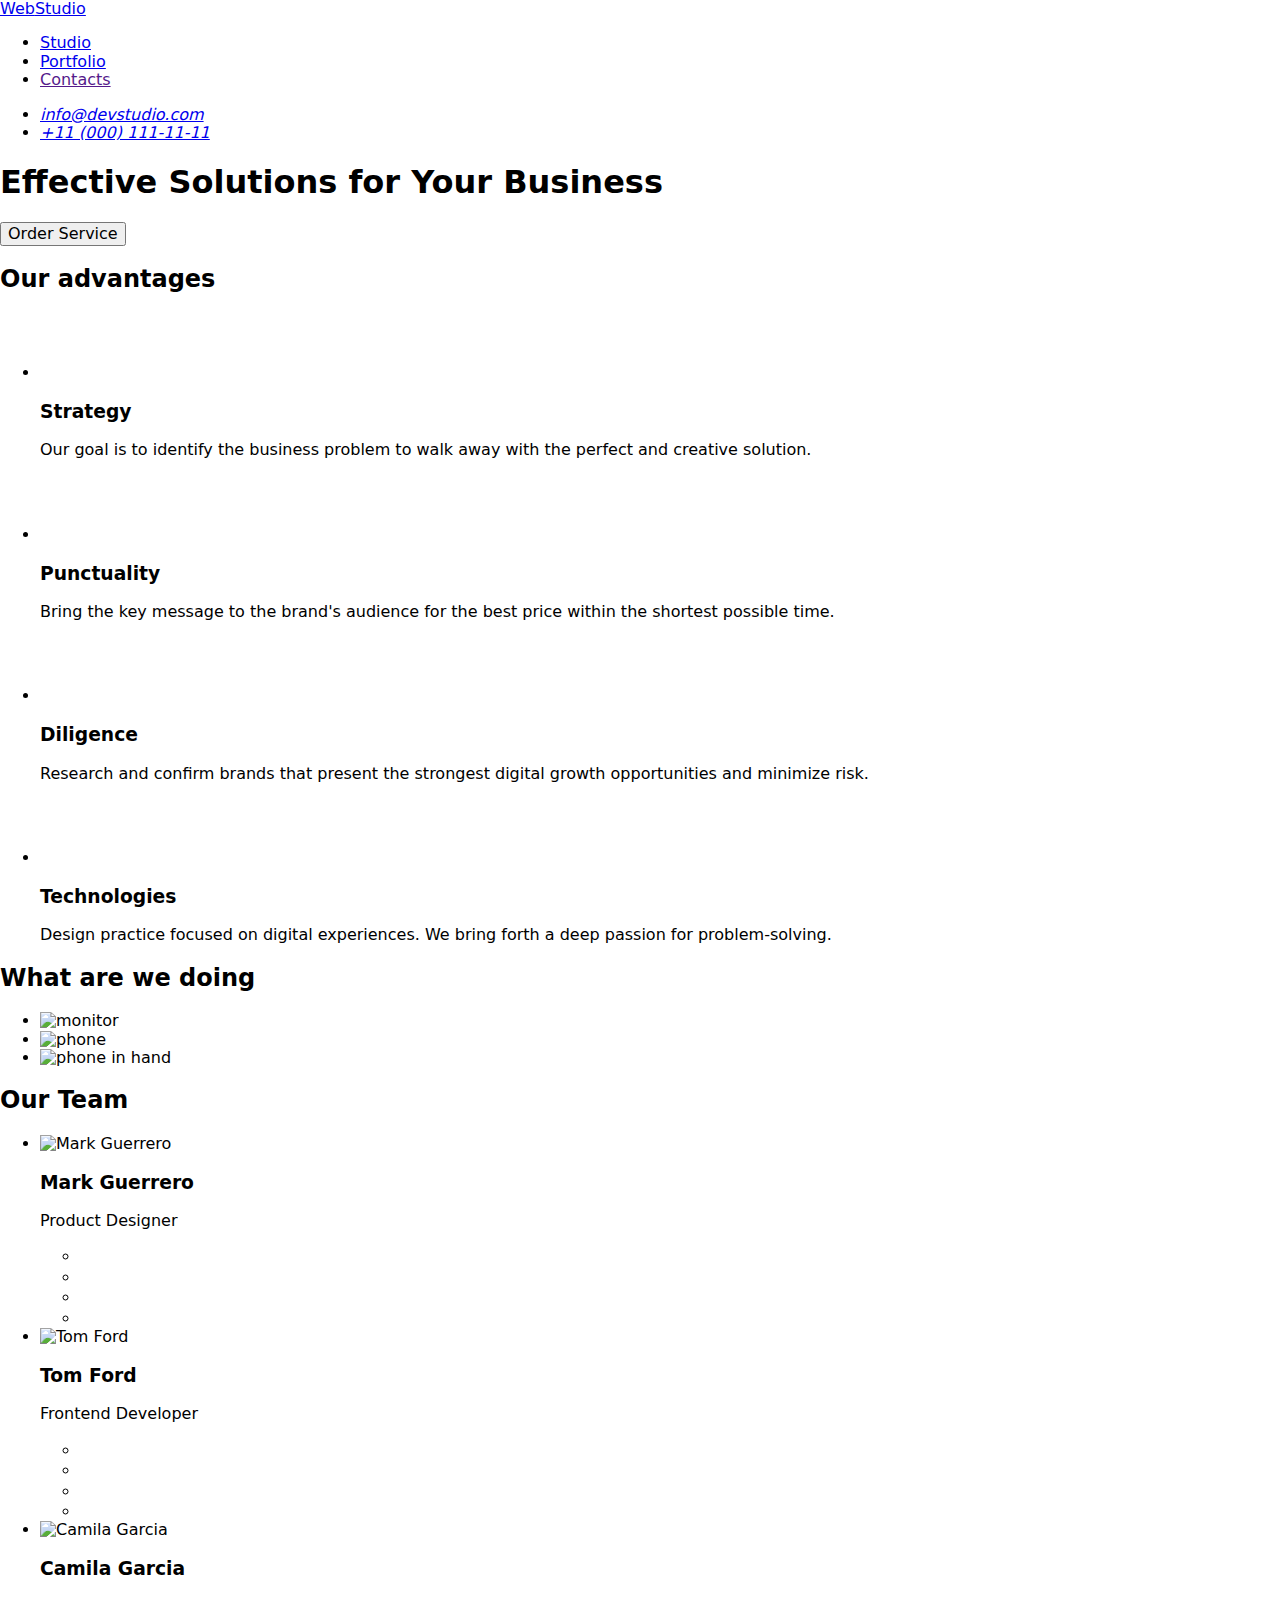
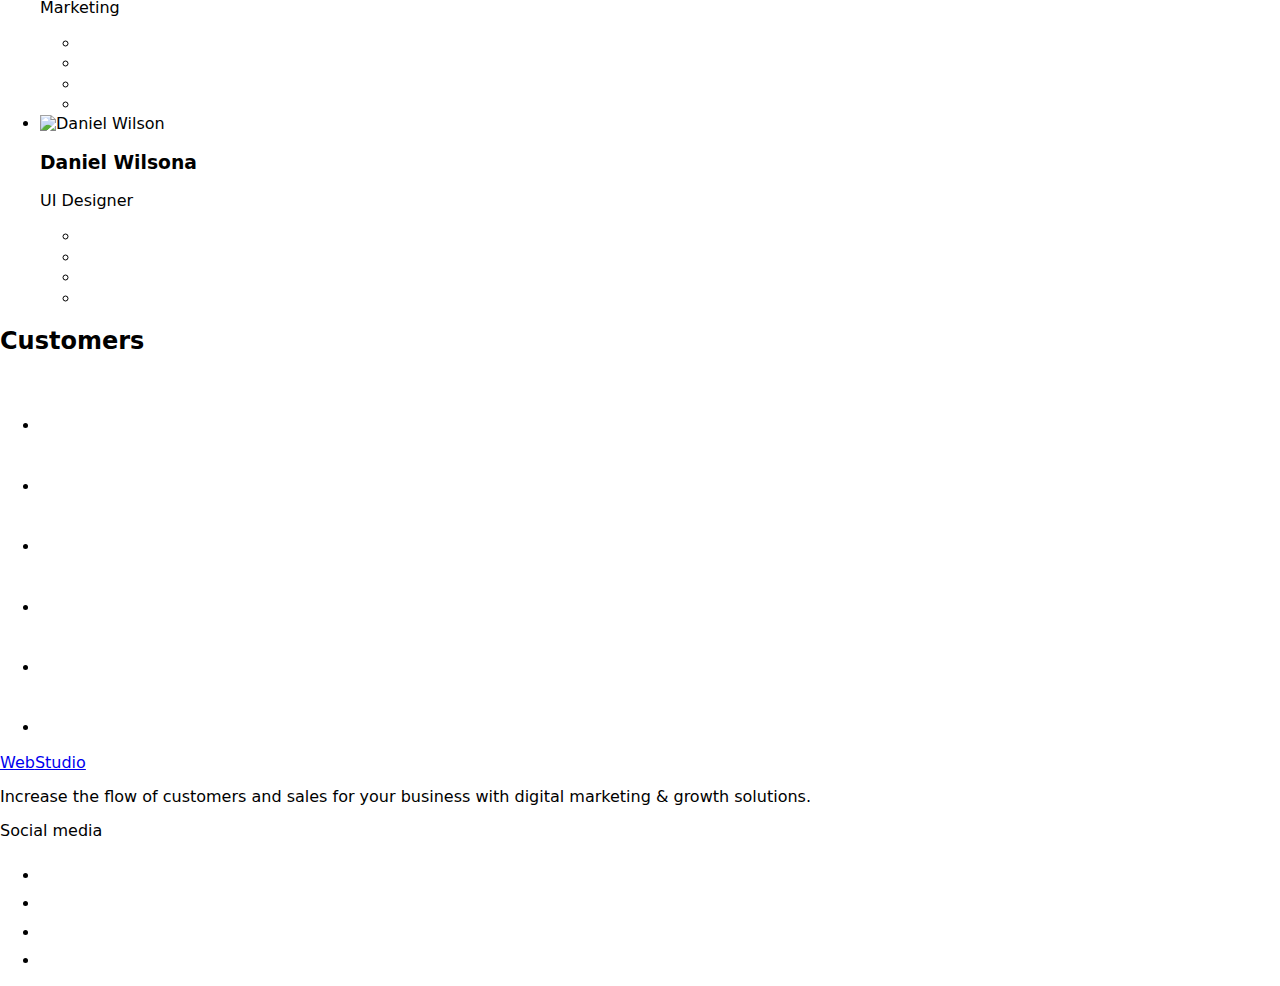
==== index.html @ 8bafccf7 "ad" ====
<!DOCTYPE html>
<html lang="en">
  <head>
    <meta charset="UTF-8" />
    <meta http-equiv="X-UA-Compatible" content="IE=edge" />
    <meta name="viewport" content="width=device-width, initial-scale=1.0" />
    <title>WebStudio</title>
    <link rel="preconnect" href="https://fonts.googleapis.com" />
    <link rel="preconnect" href="https://fonts.gstatic.com" crossorigin />
    <link
      href="https://fonts.googleapis.com/css2?family=Raleway:wght@800&family=Roboto:wght@400;500;700;900&display=swap"
      rel="stylesheet"
    />
    <link
      href="
    https://cdn.jsdelivr.net/npm/modern-normalize@1.1.0/modern-normalize.min.css"
      rel="stylesheet"
    />

    <link rel="stylesheet" href="./style.css" />
  </head>
  <body>
    <header class="page-header">
      <div class="container header-container">
        <nav class="page-nav">
          <a class="logo link" href="./index.html"
            >Web<span class="light-them-part">Studio</span></a
          >
          <ul class="menu list">
            <li class="menu-item">
              <a class="menu-link link" href="./index.html">Studio</a>
            </li>
            <li class="menu-item">
              <a class="menu-link link" href="./portfolio.html">Portfolio</a>
            </li>
            <li class="menu-item">
              <a class="menu-link link" href="">Contacts</a>
            </li>
          </ul>
        </nav>
        <address class="contacts">
          <ul class="contacts-nav list">
            <li class="contacts-item">
              <a
                class="contact-link contact-link-mail link"
                href="mailto:info@devstudio.com"
                >info@devstudio.com</a
              >
            </li>
            <li class="contacts-item">
              <a class="contact-link link" href="tel:+110001111111"
                >+11 (000) 111-11-11</a
              >
            </li>
          </ul>
        </address>
      </div>
    </header>
    <main>
      <section class="hero">
        <div class="container container-hero">
          <h1 class="main-title">Effective Solutions for Your Business</h1>
          <button class="order-serv-btn" type="button">Order Service</button>
        </div>
      </section>
      <section class="section advantages">
        <div class="container">
          <h2 class="title visually-hidden">Our advantages</h2>
          <ul class="advantages-list list">
            <li class="advantages-list-item">
              <div class="advantages-icon-cont">
                <svg class="advantages-icon" width="64" height="64">
                  <use href="./images/icons.svg#antenna"></use>
                </svg>
              </div>
              <h3 class="subtitle">Strategy</h3>
              <p class="text">
                Our goal is to identify the business problem to walk away with
                the perfect and creative solution.
              </p>
            </li>
            <li class="advantages-list-item">
              <div class="advantages-icon-cont">
                <svg class="advantages-icon" width="64" height="64">
                  <use href="./images/icons.svg#clock"></use>
                </svg>
              </div>
              <h3 class="subtitle">Punctuality</h3>
              <p class="text">
                Bring the key message to the brand's audience for the best price
                within the shortest possible time.
              </p>
            </li>
            <li class="advantages-list-item">
              <div class="advantages-icon-cont">
                <svg class="advantages-icon" width="64" height="64">
                  <use href="./images/icons.svg#diagram"></use>
                </svg>
              </div>
              <h3 class="subtitle">Diligence</h3>
              <p class="text">
                Research and confirm brands that present the strongest digital
                growth opportunities and minimize risk.
              </p>
            </li>
            <li class="advantages-list-item">
              <div class="advantages-icon-cont">
                <svg class="advantages-icon" width="64" height="64">
                  <use href="./images/icons.svg#astronaut"></use>
                </svg>
              </div>
              <h3 class="subtitle">Technologies</h3>
              <p class="text">
                Design practice focused on digital experiences. We bring forth a
                deep passion for problem-solving.
              </p>
            </li>
          </ul>
        </div>
      </section>
      <section class="section about">
        <div class="container">
          <h2 class="title">What are we doing</h2>
          <ul class="list about-list">
            <li class="about-list-item">
              <img src="./img-1.jpg" alt="monitor" width="360" />
            </li>
            <li class="about-list-item">
              <img src="./img-2.jpg" alt="phone" width="360" />
            </li>
            <li class="about-list-item">
              <img
                src="./img-3.jpg"
                alt="phone in hand"
                width="360"
              />
            </li>
          </ul>
        </div>
      </section>

      <section class="section team">
        <div class="container team-container">
          <h2 class="title">Our Team</h2>
          <ul class="list team-list">
            <li class="list-card-item  team-card-item">
              <img
                class="image"
                src="./mark-guerrero.jpg"
                alt="Mark Guerrero"
                width="264"
              />
              <div class="card-content">
                <h3 class="subtitle team-subtitle">Mark Guerrero</h3>
                <p class="text team-text">Product Designer</p>
                <ul class="social-list list">
                  <li class="social-item">
                    <a
                      class="social-link link"
                      href=""
                      target="_blank"
                      rel="noopener noreferrer"
                      aria-label="Instagram icon"
                    >
                      <svg class="social-icon" width="16" height="16">
                        <use href="./images/icons.svg#instagram"></use>
                      </svg>
                    </a>
                  </li>
                  <li class="social-item">
                    <a
                      class="social-link link"
                      href=""
                      target="_blank"
                      rel="noopener noreferrer"
                      aria-label="Twitter icon"
                    >
                      <svg class="social-icon" width="16" height="16">
                        <use href="./images/icons.svg#twitter"></use>
                      </svg>
                    </a>
                  </li>
                  <li class="social-item">
                    <a
                      class="social-link link"
                      href=""
                      target="_blank"
                      rel="noopener noreferrer"
                      aria-label="Facebook icon"
                    >
                      <svg class="social-icon" width="16" height="16">
                        <use href="./images/icons.svg#facebook"></use>
                      </svg>
                    </a>
                  </li>
                  <li class="social-item">
                    <a
                      class="social-link link"
                      href=""
                      target="_blank"
                      rel="noopener noreferrer"
                      aria-label="Linkedin icon"
                    >
                      <svg class="social-icon" width="16" height="16">
                        <use href="./images/icons.svg#linkedin"></use>
                      </svg>
                    </a>
                  </li>
                </ul>
              </div>
            </li>
            <li class="list-card-item team-card-item">
              <img
                class="image"
                src="./tom-ford.jpg"
                alt="Tom Ford"
                width="264"
              />
              <div class="card-content">
                <h3 class="subtitle team-subtitle">Tom Ford</h3>
                <p class="text team-text">Frontend Developer</p>
                <ul class="social-list list">
                  <li class="social-item">
                    <a
                      class="social-link link"
                      href=""
                      target="_blank"
                      rel="noopener noreferrer"
                      aria-label="nstagram icon"
                    >
                      <svg class="social-icon" width="16" height="16">
                        <use href="./images/icons.svg#instagram"></use>
                      </svg>
                    </a>
                  </li>
                  <li class="social-item">
                    <a
                      class="social-link link"
                      href=""
                      target="_blank"
                      rel="noopener noreferrer"
                      aria-label="Twitter icon"
                    >
                      <svg class="social-icon" width="16" height="16">
                        <use href="./images/icons.svg#twitter"></use>
                      </svg>
                    </a>
                  </li>
                  <li class="social-item">
                    <a
                      class="social-link link"
                      href=""
                      target="_blank"
                      rel="noopener noreferrer"
                      aria-label="Facebook icon"
                    >
                      <svg class="social-icon" width="16" height="16">
                        <use href="./images/icons.svg#facebook"></use>
                      </svg>
                    </a>
                  </li>
                  <li class="social-item">
                    <a
                      class="social-link link"
                      href=""
                      target="_blank"
                      rel="noopener noreferrer"
                      aria-label="Linkedin icon"
                    >
                      <svg class="social-icon" width="16" height="16">
                        <use href="./images/icons.svg#linkedin"></use>
                      </svg>
                    </a>
                  </li>
                </ul>
              </div>
            </li>
            <li class="list-card-item team-card-item">
              <img
                class="image"
                src="./camila-garcia.jpg"
                alt="Camila Garcia"
                width="264"
              />
              <div class="card-content">
                <h3 class="subtitle team-subtitle">Camila Garcia</h3>
                <p class="text team-text">Marketing</p>
                <ul class="social-list list">
                  <li class="social-item">
                    <a
                      class="social-link link"
                      href=""
                      target="_blank"
                      rel="noopener noreferrer"
                      aria-label="nstagram icon"
                    >
                      <svg class="social-icon" width="16" height="16">
                        <use href="./images/icons.svg#instagram"></use>
                      </svg>
                    </a>
                  </li>
                  <li class="social-item">
                    <a
                      class="social-link link"
                      href=""
                      target="_blank"
                      rel="noopener noreferrer"
                      aria-label="Twitter icon"
                    >
                      <svg class="social-icon" width="16" height="16">
                        <use href="./images/icons.svg#twitter"></use>
                      </svg>
                    </a>
                  </li>
                  <li class="social-item">
                    <a
                      class="social-link link"
                      href=""
                      target="_blank"
                      rel="noopener noreferrer"
                      aria-label="Facebook icon"
                    >
                      <svg class="social-icon" width="16" height="16">
                        <use href="./images/icons.svg#facebook"></use>
                      </svg>
                    </a>
                  </li>
                  <li class="social-item">
                    <a
                      class="social-link link"
                      href=""
                      target="_blank"
                      rel="noopener noreferrer"
                      aria-label="Linkedin icon"
                    >
                      <svg class="social-icon" width="16" height="16">
                        <use href="./images/icons.svg#linkedin"></use>
                      </svg>
                    </a>
                  </li>
                </ul>
              </div>
            </li>
            <li class="list-card-item team-card-item">
              <img
                class="image"
                src="./daniel-wilson.jpg"
                alt="Daniel Wilson"
                width="264"
              />
              <div class="card-content">
                <h3 class="subtitle team-subtitle">Daniel Wilsona</h3>
                <p class="text team-text">UI Designer</p>
                <ul class="social-list list">
                  <li class="social-item">
                    <a
                      class="social-link link"
                      href=""
                      target="_blank"
                      rel="noopener noreferrer"
                      aria-label="nstagram icon"
                    >
                      <svg class="social-icon" width="16" height="16">
                        <use href="./images/icons.svg#instagram"></use>
                      </svg>
                    </a>
                  </li>
                  <li class="social-item">
                    <a
                      class="social-link link"
                      href=""
                      target="_blank"
                      rel="noopener noreferrer"
                      aria-label="Twitter icon"
                    >
                      <svg class="social-icon" width="16" height="16">
                        <use href="./images/icons.svg#twitter"></use>
                      </svg>
                    </a>
                  </li>
                  <li class="social-item">
                    <a
                      class="social-link link"
                      href=""
                      target="_blank"
                      rel="noopener noreferrer"
                      aria-label="Facebook icon"
                    >
                      <svg class="social-icon" width="16" height="16">
                        <use href="./images/icons.svg#facebook"></use>
                      </svg>
                    </a>
                  </li>
                  <li class="social-item">
                    <a
                      class="social-link link"
                      href=""
                      target="_blank"
                      rel="noopener noreferrer"
                      aria-label="Linkedin icon"
                    >
                      <svg class="social-icon" width="16" height="16">
                        <use href="./images/icons.svg#linkedin"></use>
                      </svg>
                    </a>
                  </li>
                </ul>
              </div>
            </li>
          </ul>
        </div>
      </section>
      <section class="section customers">
        <div class="container customers-container">
          <h2 class="title">Customers</h2>
          <ul class="customers-list list">
            <li class="customer-item">
              <a
                class="customer-link link"
                href=""
                target="_blank"
                rel="noopener noreferrer"
                aria-label="client1"
              >
                <svg class="customer-icon" width="104" height="56">
                  <use href="./images/icons.svg#client1"></use>
                </svg>
              </a>
            </li>
            <li class="customer-item">
              <a
                class="customer-link link"
                href=""
                target="_blank"
                rel="noopener noreferrer"
                aria-label="client2"
              >
                <svg class="customer-icon" width="104" height="56">
                  <use href="./images/icons.svg#client2"></use>
                </svg>
              </a>
            </li>
            <li class="customer-item">
              <a
                class="customer-link link"
                href=""
                target="_blank"
                rel="noopener noreferrer"
                aria-label="client3"
              >
                <svg class="customer-icon" width="104" height="56">
                  <use href="./images/icons.svg#client3"></use>
                </svg>
              </a>
            </li>
            <li class="customer-item">
              <a
                class="customer-link link"
                href=""
                target="_blank"
                rel="noopener noreferrer"
                aria-label="client4"
              >
                <svg class="customer-icon" width="104" height="56">
                  <use href="./images/icons.svg#client4"></use>
                </svg>
              </a>
            </li>
            <li class="customer-item">
              <a
                class="customer-link link"
                href=""
                target="_blank"
                rel="noopener noreferrer"
                aria-label="client5"
              >
                <svg class="customer-icon" width="104" height="56">
                  <use href="./images/icons.svg#client5"></use>
                </svg>
              </a>
            </li>
            <li class="customer-item">
              <a
                class="customer-link link"
                href=""
                target="_blank"
                rel="noopener noreferrer"
                aria-label="client6"
              >
                <svg class="customer-icon" width="104" height="56">
                  <use href="./images/icons.svg#client6"></use>
                </svg>
              </a>
            </li>
          </ul>
        </div>
      </section>
    </main>
    <footer class="footer">
      <div class="container footer-container">
        <div class="footer-desc">
          <a class="footer-logo logo link" href="./index.html"
            >Web<span class="dark-theme-part">Studio</span></a
          >
          <p class="text-footer">
            Increase the flow of customers and sales for your business with
            digital marketing & growth solutions.
          </p>
        </div>
        <div class="footer-social">
          <p class="footer-subtitle">Social media</p>
          <ul class="footer-social-list list">
            <li class="footer-social-item">
              <a
                class="footer-social-link link"
                href=""
                target="_blank"
                rel="noopener noreferrer"
              >
                <svg class="footer-social-icon" width="24" height="24">
                  <use href="./images/icons.svg#instagram"></use>
                </svg>
              </a>
            </li>
            <li class="footer-social-item">
              <a
                class="footer-social-link link"
                href=""
                target="_blank"
                rel="noopener noreferrer"
              >
                <svg class="footer-social-icon" width="24" height="24">
                  <use href="./images/icons.svg#twitter"></use>
                </svg>
              </a>
            </li>
            <li class="footer-social-item">
              <a
                class="footer-social-link link"
                href=""
                target="_blank"
                rel="noopener noreferrer"
              >
                <svg class="footer-social-icon" width="24" height="24">
                  <use href="./images/icons.svg#facebook"></use>
                </svg>
              </a>
            </li>
            <li class="footer-social-item">
              <a
                class="footer-social-link link"
                href=""
                target="_blank"
                rel="noopener noreferrer"
              >
                <svg class="footer-social-icon" width="24" height="24">
                  <use href="./images/icons.svg#linkedin"></use>
                </svg>
              </a>
            </li>
          </ul>
        </div>
      </div>
    </footer>
  </body>
</html>
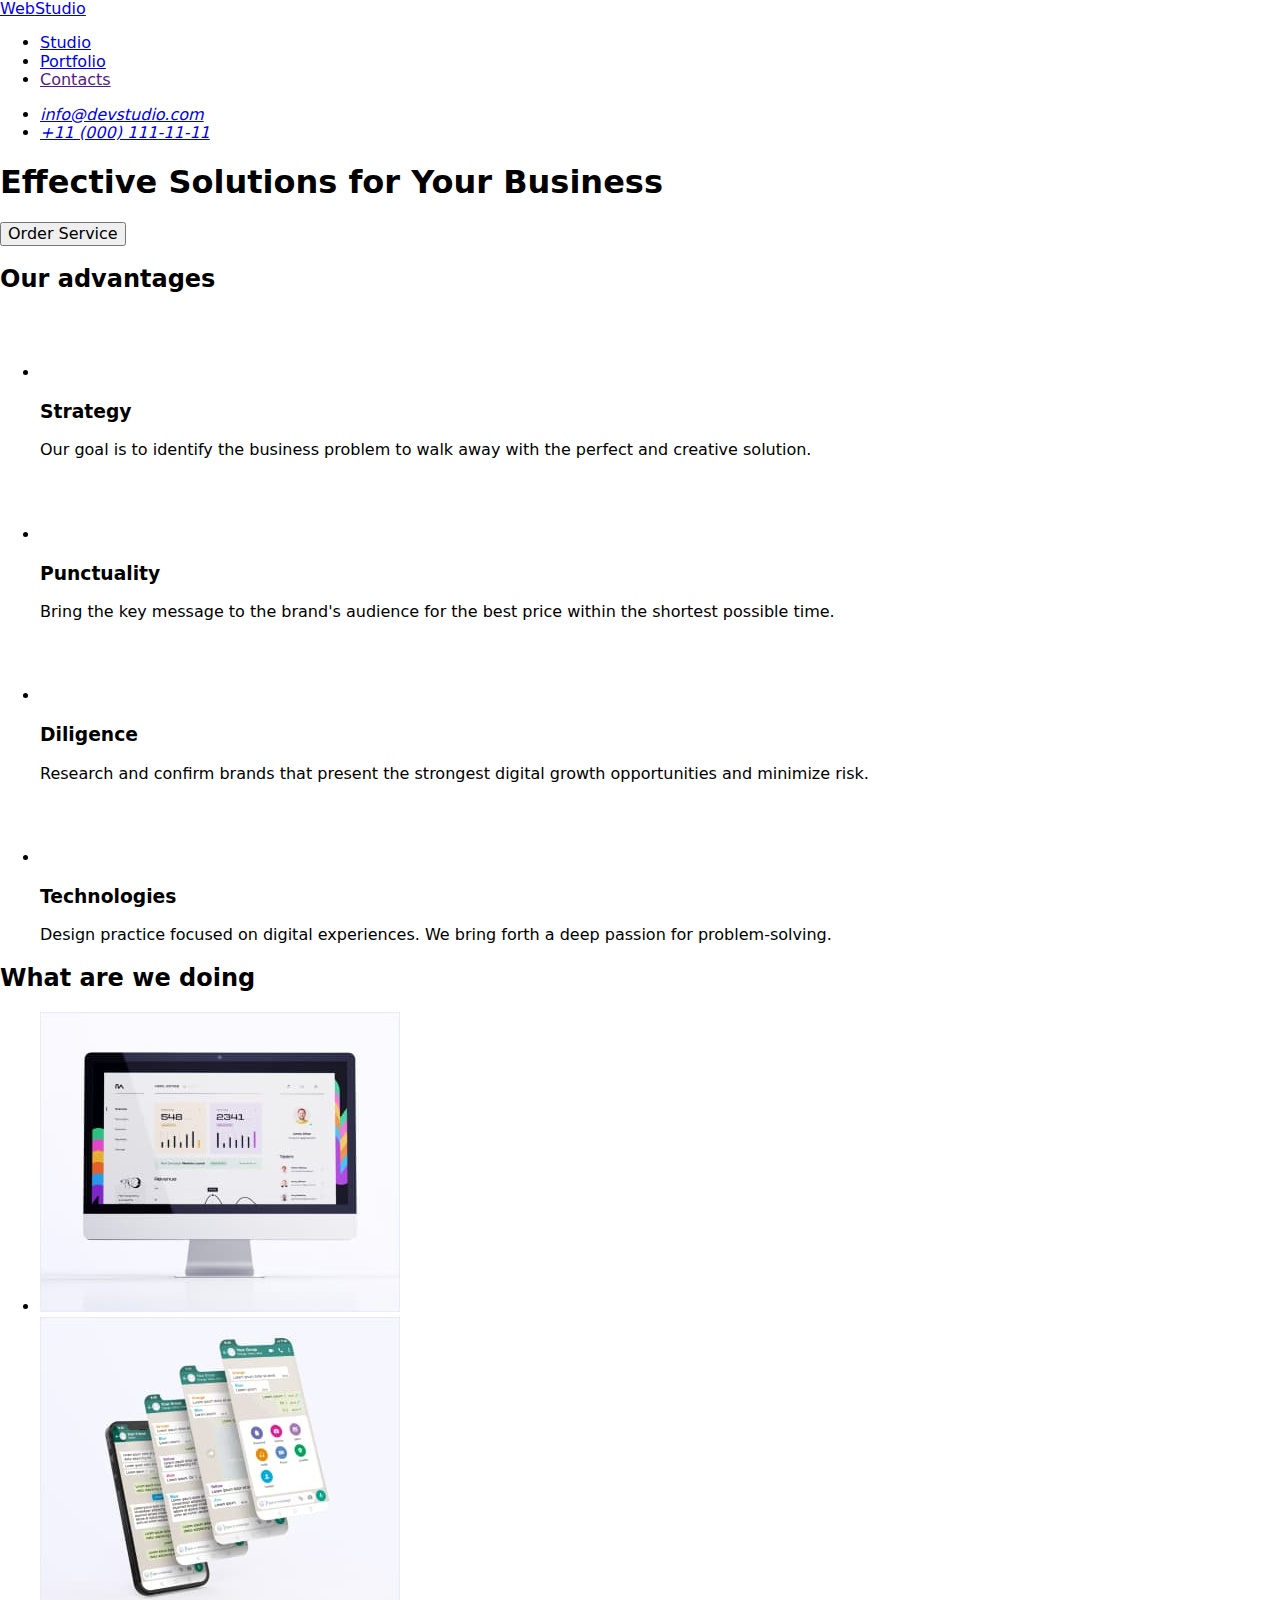
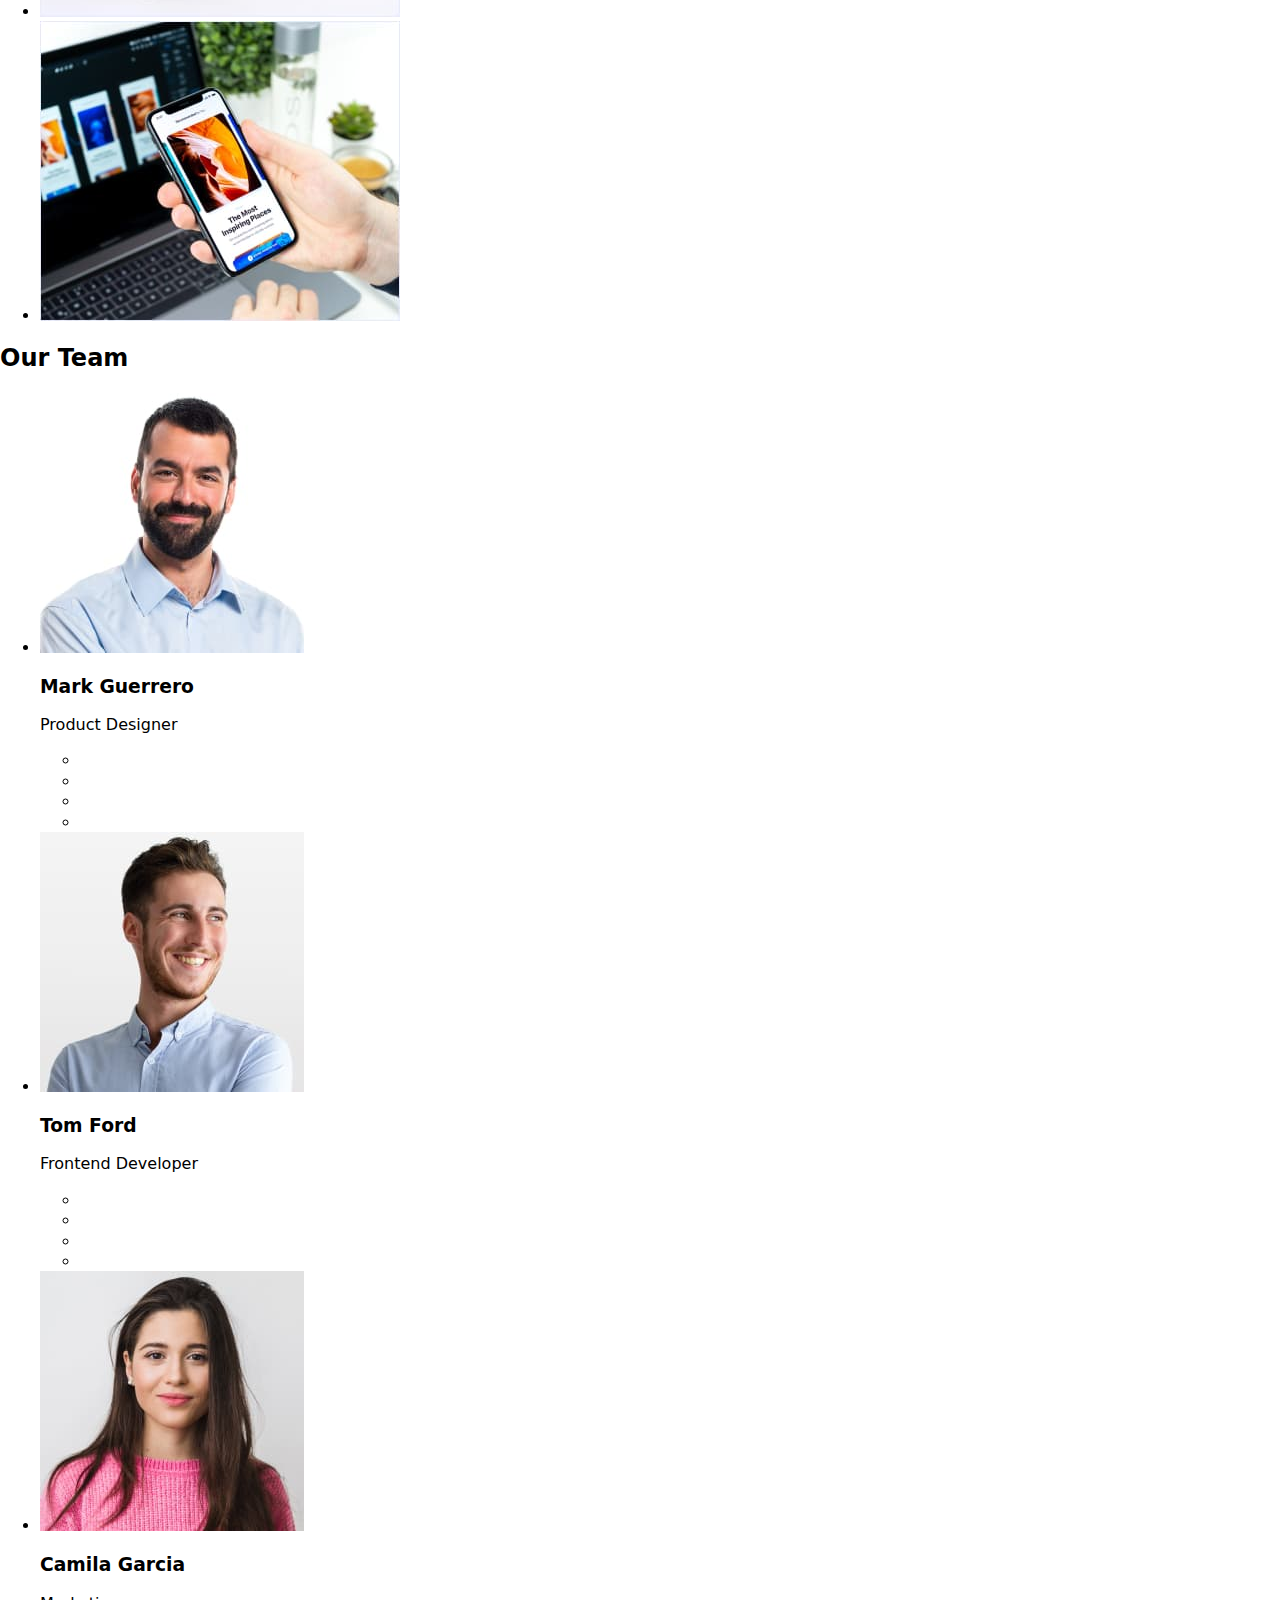
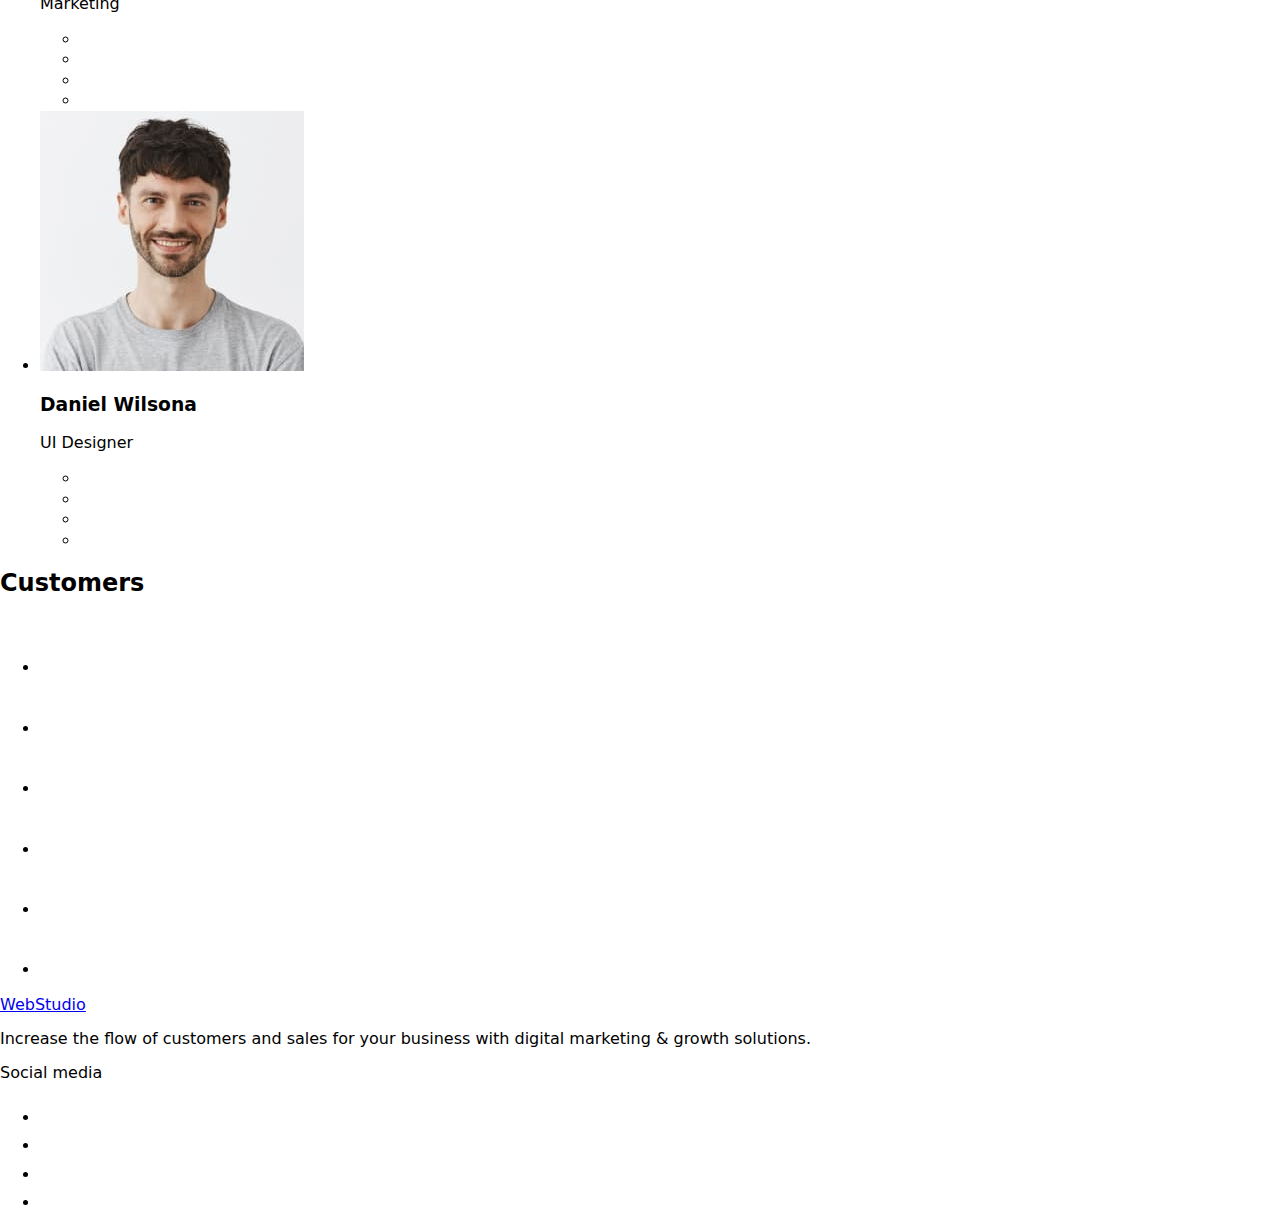
==== commit 037dda6d: "asd" ====
--- a/index.html
+++ b/index.html
@@ -212,7 +212,7 @@
             <li class="list-card-item team-card-item">
               <img
                 class="image"
-                src="./tom-ford.jpg"
+                src="./images/tom-ford (1).jpg"
                 alt="Tom Ford"
                 width="264"
               />
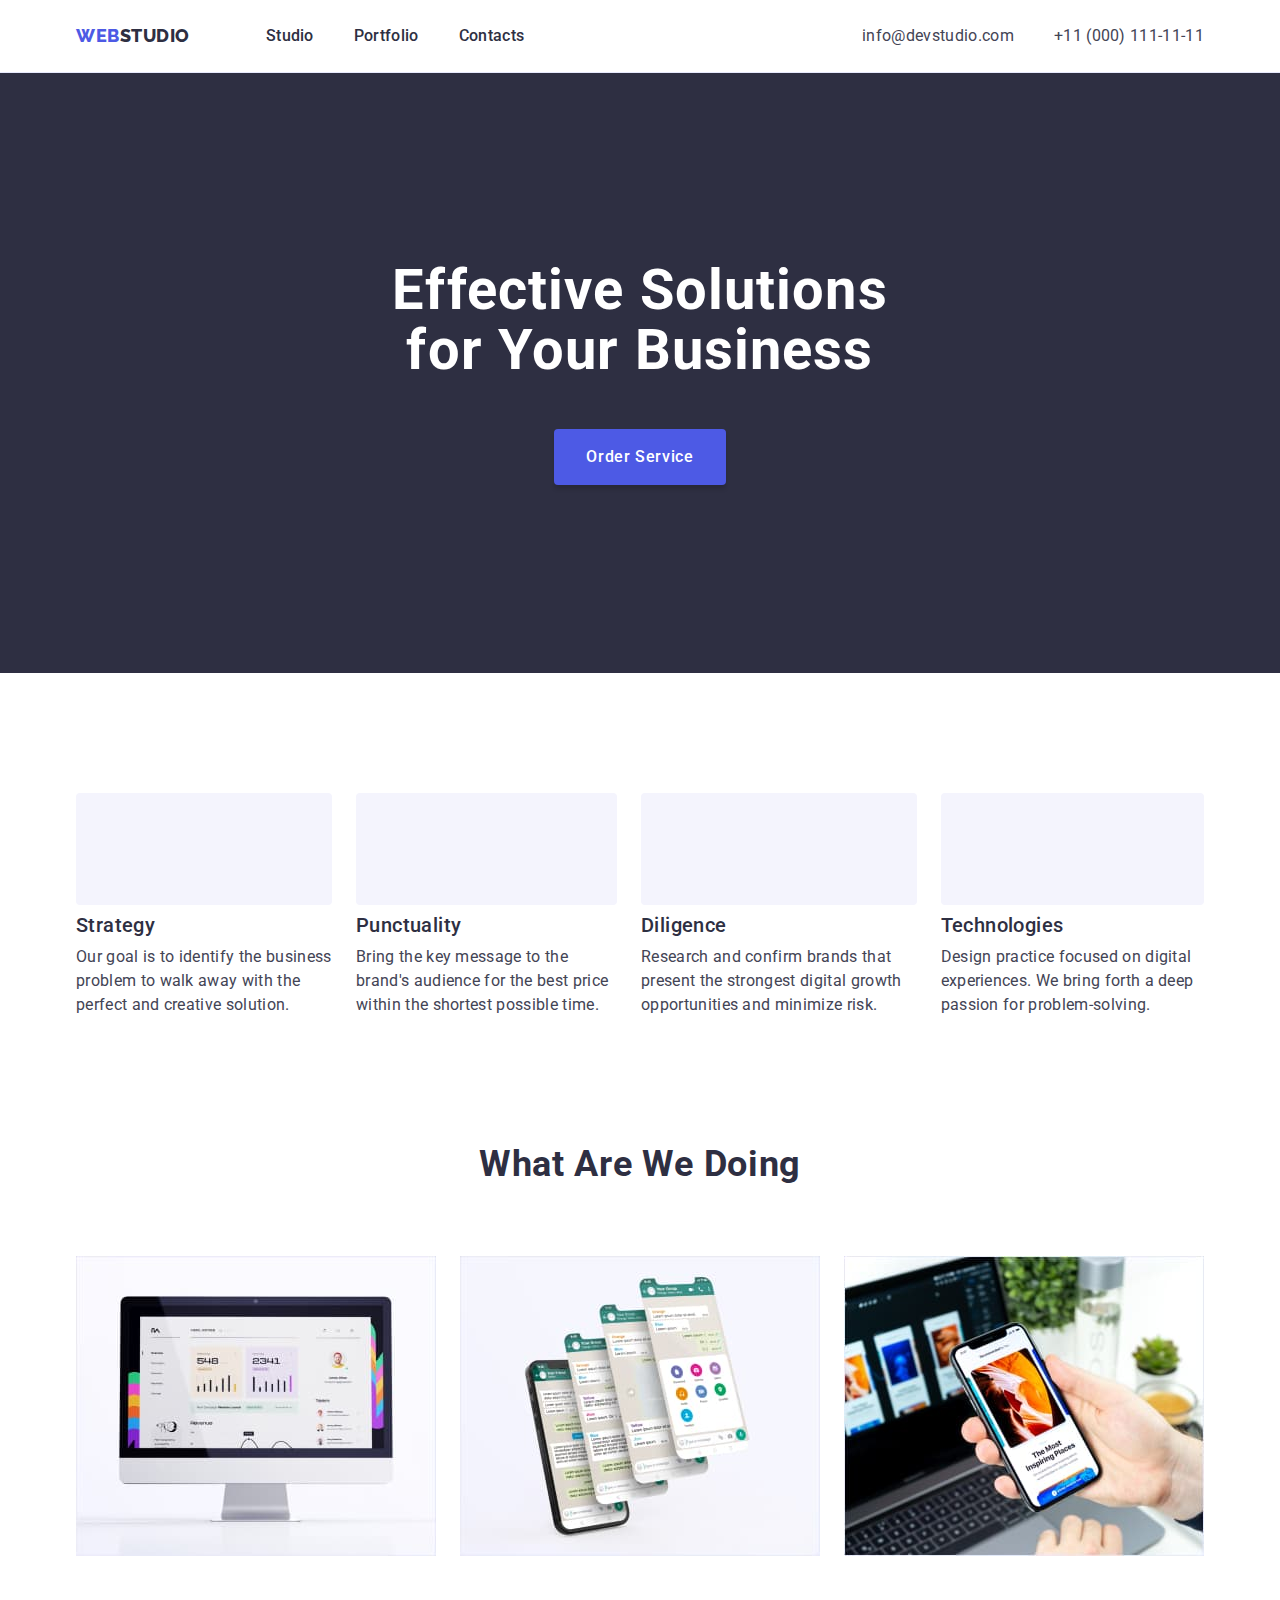
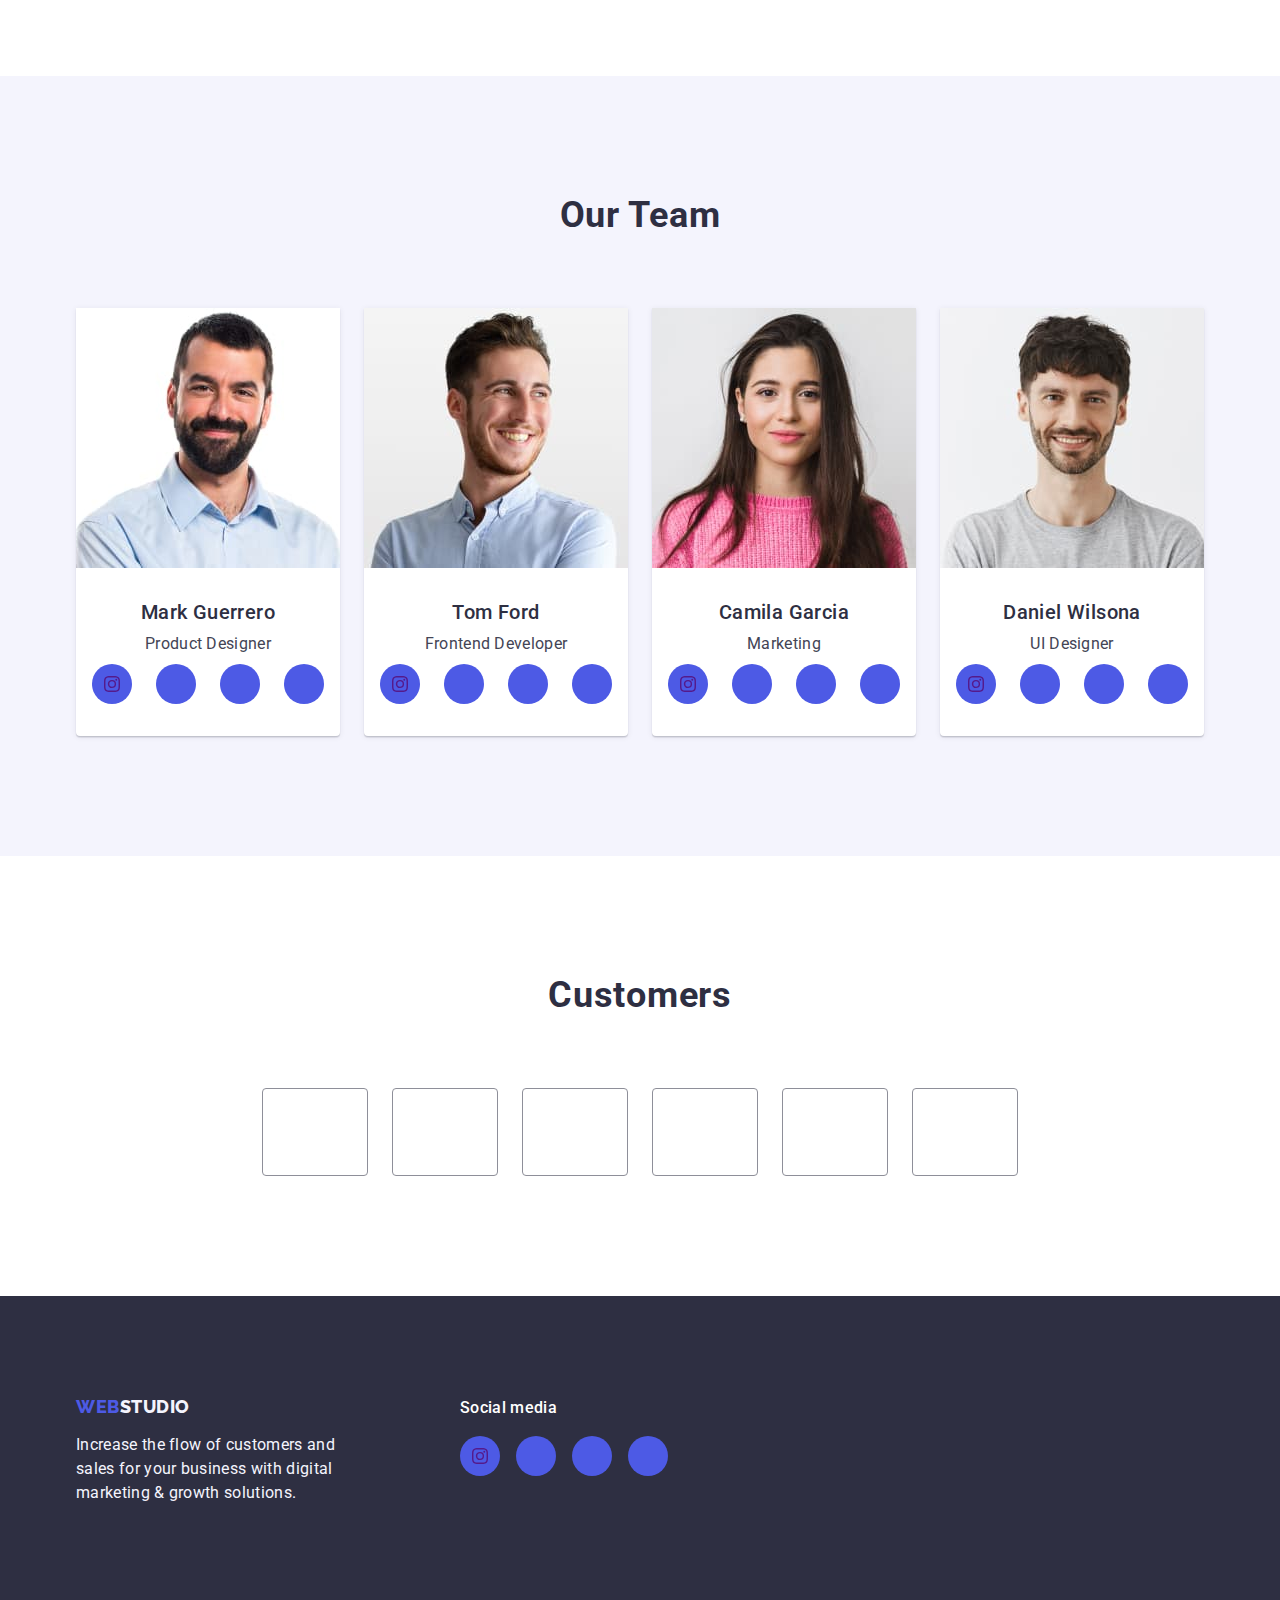
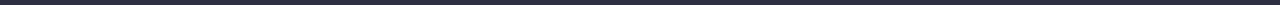
==== commit 44416fea: "asd" ====
--- a/index.html
+++ b/index.html
@@ -123,14 +123,14 @@
           <h2 class="title">What are we doing</h2>
           <ul class="list about-list">
             <li class="about-list-item">
-              <img src="./img-1.jpg" alt="monitor" width="360" />
+              <img src="./images/img-1.jpg" alt="monitor" width="360" />
             </li>
             <li class="about-list-item">
-              <img src="./img-2.jpg" alt="phone" width="360" />
+              <img src="./images/img-2.jpg" alt="phone" width="360" />
             </li>
             <li class="about-list-item">
               <img
-                src="./img-3.jpg"
+                src="./images/img-3.jpg"
                 alt="phone in hand"
                 width="360"
               />
@@ -138,7 +138,6 @@
           </ul>
         </div>
       </section>
-
       <section class="section team">
         <div class="container team-container">
           <h2 class="title">Our Team</h2>
@@ -146,7 +145,7 @@
             <li class="list-card-item  team-card-item">
               <img
                 class="image"
-                src="./mark-guerrero.jpg"
+                src="./images/mark-guerrero.jpg"
                 alt="Mark Guerrero"
                 width="264"
               />
@@ -162,9 +161,8 @@
                       rel="noopener noreferrer"
                       aria-label="Instagram icon"
                     >
-                      <svg class="social-icon" width="16" height="16">
-                        <use href="./images/icons.svg#instagram"></use>
-                      </svg>
+                    <svg xmlns="http://www.w3.org/2000/svg" width="16" height="16" fill="currentColor" class="bi bi-instagram" viewBox="0 0 16 16"> <path d="M8 0C5.829 0 5.556.01 4.703.048 3.85.088 3.269.222 2.76.42a3.917 3.917 0 0 0-1.417.923A3.927 3.927 0 0 0 .42 2.76C.222 3.268.087 3.85.048 4.7.01 5.555 0 5.827 0 8.001c0 2.172.01 2.444.048 3.297.04.852.174 1.433.372 1.942.205.526.478.972.923 1.417.444.445.89.719 1.416.923.51.198 1.09.333 1.942.372C5.555 15.99 5.827 16 8 16s2.444-.01 3.298-.048c.851-.04 1.434-.174 1.943-.372a3.916 3.916 0 0 0 1.416-.923c.445-.445.718-.891.923-1.417.197-.509.332-1.09.372-1.942C15.99 10.445 16 10.173 16 8s-.01-2.445-.048-3.299c-.04-.851-.175-1.433-.372-1.941a3.926 3.926 0 0 0-.923-1.417A3.911 3.911 0 0 0 13.24.42c-.51-.198-1.092-.333-1.943-.372C10.443.01 10.172 0 7.998 0h.003zm-.717 1.442h.718c2.136 0 2.389.007 3.232.046.78.035 1.204.166 1.486.275.373.145.64.319.92.599.28.28.453.546.598.92.11.281.24.705.275 1.485.039.843.047 1.096.047 3.231s-.008 2.389-.047 3.232c-.035.78-.166 1.203-.275 1.485a2.47 2.47 0 0 1-.599.919c-.28.28-.546.453-.92.598-.28.11-.704.24-1.485.276-.843.038-1.096.047-3.232.047s-2.39-.009-3.233-.047c-.78-.036-1.203-.166-1.485-.276a2.478 2.478 0 0 1-.92-.598 2.48 2.48 0 0 1-.6-.92c-.109-.281-.24-.705-.275-1.485-.038-.843-.046-1.096-.046-3.233 0-2.136.008-2.388.046-3.231.036-.78.166-1.204.276-1.486.145-.373.319-.64.599-.92.28-.28.546-.453.92-.598.282-.11.705-.24 1.485-.276.738-.034 1.024-.044 2.515-.045v.002zm4.988 1.328a.96.96 0 1 0 0 1.92.96.96 0 0 0 0-1.92zm-4.27 1.122a4.109 4.109 0 1 0 0 8.217 4.109 4.109 0 0 0 0-8.217zm0 1.441a2.667 2.667 0 1 1 0 5.334 2.667 2.667 0 0 1 0-5.334z"/> </svg>
+                    <use href="./images/icons.svg#instagram"></use>
                     </a>
                   </li>
                   <li class="social-item">
@@ -212,7 +210,7 @@
             <li class="list-card-item team-card-item">
               <img
                 class="image"
-                src="./images/tom-ford (1).jpg"
+                src="./images/tom-ford.jpg"
                 alt="Tom Ford"
                 width="264"
               />
@@ -228,8 +226,8 @@
                       rel="noopener noreferrer"
                       aria-label="nstagram icon"
                     >
-                      <svg class="social-icon" width="16" height="16">
-                        <use href="./images/icons.svg#instagram"></use>
+                    <svg xmlns="http://www.w3.org/2000/svg" width="16" height="16" fill="currentColor" class="bi bi-instagram" viewBox="0 0 16 16"> <path d="M8 0C5.829 0 5.556.01 4.703.048 3.85.088 3.269.222 2.76.42a3.917 3.917 0 0 0-1.417.923A3.927 3.927 0 0 0 .42 2.76C.222 3.268.087 3.85.048 4.7.01 5.555 0 5.827 0 8.001c0 2.172.01 2.444.048 3.297.04.852.174 1.433.372 1.942.205.526.478.972.923 1.417.444.445.89.719 1.416.923.51.198 1.09.333 1.942.372C5.555 15.99 5.827 16 8 16s2.444-.01 3.298-.048c.851-.04 1.434-.174 1.943-.372a3.916 3.916 0 0 0 1.416-.923c.445-.445.718-.891.923-1.417.197-.509.332-1.09.372-1.942C15.99 10.445 16 10.173 16 8s-.01-2.445-.048-3.299c-.04-.851-.175-1.433-.372-1.941a3.926 3.926 0 0 0-.923-1.417A3.911 3.911 0 0 0 13.24.42c-.51-.198-1.092-.333-1.943-.372C10.443.01 10.172 0 7.998 0h.003zm-.717 1.442h.718c2.136 0 2.389.007 3.232.046.78.035 1.204.166 1.486.275.373.145.64.319.92.599.28.28.453.546.598.92.11.281.24.705.275 1.485.039.843.047 1.096.047 3.231s-.008 2.389-.047 3.232c-.035.78-.166 1.203-.275 1.485a2.47 2.47 0 0 1-.599.919c-.28.28-.546.453-.92.598-.28.11-.704.24-1.485.276-.843.038-1.096.047-3.232.047s-2.39-.009-3.233-.047c-.78-.036-1.203-.166-1.485-.276a2.478 2.478 0 0 1-.92-.598 2.48 2.48 0 0 1-.6-.92c-.109-.281-.24-.705-.275-1.485-.038-.843-.046-1.096-.046-3.233 0-2.136.008-2.388.046-3.231.036-.78.166-1.204.276-1.486.145-.373.319-.64.599-.92.28-.28.546-.453.92-.598.282-.11.705-.24 1.485-.276.738-.034 1.024-.044 2.515-.045v.002zm4.988 1.328a.96.96 0 1 0 0 1.92.96.96 0 0 0 0-1.92zm-4.27 1.122a4.109 4.109 0 1 0 0 8.217 4.109 4.109 0 0 0 0-8.217zm0 1.441a2.667 2.667 0 1 1 0 5.334 2.667 2.667 0 0 1 0-5.334z"/> </svg>
+                    <use href="./images/icons.svg#instagram"></use>
                       </svg>
                     </a>
                   </li>
@@ -278,7 +276,7 @@
             <li class="list-card-item team-card-item">
               <img
                 class="image"
-                src="./camila-garcia.jpg"
+                src="./images/camila-garcia.jpg"
                 alt="Camila Garcia"
                 width="264"
               />
@@ -292,10 +290,10 @@
                       href=""
                       target="_blank"
                       rel="noopener noreferrer"
-                      aria-label="nstagram icon"
-                    >
-                      <svg class="social-icon" width="16" height="16">
-                        <use href="./images/icons.svg#instagram"></use>
+                      aria-label="instagram icon"
+                    >
+                    <svg xmlns="http://www.w3.org/2000/svg" width="16" height="16" fill="currentColor" class="bi bi-instagram" viewBox="0 0 16 16"> <path d="M8 0C5.829 0 5.556.01 4.703.048 3.85.088 3.269.222 2.76.42a3.917 3.917 0 0 0-1.417.923A3.927 3.927 0 0 0 .42 2.76C.222 3.268.087 3.85.048 4.7.01 5.555 0 5.827 0 8.001c0 2.172.01 2.444.048 3.297.04.852.174 1.433.372 1.942.205.526.478.972.923 1.417.444.445.89.719 1.416.923.51.198 1.09.333 1.942.372C5.555 15.99 5.827 16 8 16s2.444-.01 3.298-.048c.851-.04 1.434-.174 1.943-.372a3.916 3.916 0 0 0 1.416-.923c.445-.445.718-.891.923-1.417.197-.509.332-1.09.372-1.942C15.99 10.445 16 10.173 16 8s-.01-2.445-.048-3.299c-.04-.851-.175-1.433-.372-1.941a3.926 3.926 0 0 0-.923-1.417A3.911 3.911 0 0 0 13.24.42c-.51-.198-1.092-.333-1.943-.372C10.443.01 10.172 0 7.998 0h.003zm-.717 1.442h.718c2.136 0 2.389.007 3.232.046.78.035 1.204.166 1.486.275.373.145.64.319.92.599.28.28.453.546.598.92.11.281.24.705.275 1.485.039.843.047 1.096.047 3.231s-.008 2.389-.047 3.232c-.035.78-.166 1.203-.275 1.485a2.47 2.47 0 0 1-.599.919c-.28.28-.546.453-.92.598-.28.11-.704.24-1.485.276-.843.038-1.096.047-3.232.047s-2.39-.009-3.233-.047c-.78-.036-1.203-.166-1.485-.276a2.478 2.478 0 0 1-.92-.598 2.48 2.48 0 0 1-.6-.92c-.109-.281-.24-.705-.275-1.485-.038-.843-.046-1.096-.046-3.233 0-2.136.008-2.388.046-3.231.036-.78.166-1.204.276-1.486.145-.373.319-.64.599-.92.28-.28.546-.453.92-.598.282-.11.705-.24 1.485-.276.738-.034 1.024-.044 2.515-.045v.002zm4.988 1.328a.96.96 0 1 0 0 1.92.96.96 0 0 0 0-1.92zm-4.27 1.122a4.109 4.109 0 1 0 0 8.217 4.109 4.109 0 0 0 0-8.217zm0 1.441a2.667 2.667 0 1 1 0 5.334 2.667 2.667 0 0 1 0-5.334z"/> </svg>
+                    <use href="./images/icons.svg#instagram"></use>
                       </svg>
                     </a>
                   </li>
@@ -344,7 +342,7 @@
             <li class="list-card-item team-card-item">
               <img
                 class="image"
-                src="./daniel-wilson.jpg"
+                src="./images/daniel-wilson.jpg"
                 alt="Daniel Wilson"
                 width="264"
               />
@@ -360,8 +358,8 @@
                       rel="noopener noreferrer"
                       aria-label="nstagram icon"
                     >
-                      <svg class="social-icon" width="16" height="16">
-                        <use href="./images/icons.svg#instagram"></use>
+                    <svg xmlns="http://www.w3.org/2000/svg" width="16" height="16" fill="currentColor" class="bi bi-instagram" viewBox="0 0 16 16"> <path d="M8 0C5.829 0 5.556.01 4.703.048 3.85.088 3.269.222 2.76.42a3.917 3.917 0 0 0-1.417.923A3.927 3.927 0 0 0 .42 2.76C.222 3.268.087 3.85.048 4.7.01 5.555 0 5.827 0 8.001c0 2.172.01 2.444.048 3.297.04.852.174 1.433.372 1.942.205.526.478.972.923 1.417.444.445.89.719 1.416.923.51.198 1.09.333 1.942.372C5.555 15.99 5.827 16 8 16s2.444-.01 3.298-.048c.851-.04 1.434-.174 1.943-.372a3.916 3.916 0 0 0 1.416-.923c.445-.445.718-.891.923-1.417.197-.509.332-1.09.372-1.942C15.99 10.445 16 10.173 16 8s-.01-2.445-.048-3.299c-.04-.851-.175-1.433-.372-1.941a3.926 3.926 0 0 0-.923-1.417A3.911 3.911 0 0 0 13.24.42c-.51-.198-1.092-.333-1.943-.372C10.443.01 10.172 0 7.998 0h.003zm-.717 1.442h.718c2.136 0 2.389.007 3.232.046.78.035 1.204.166 1.486.275.373.145.64.319.92.599.28.28.453.546.598.92.11.281.24.705.275 1.485.039.843.047 1.096.047 3.231s-.008 2.389-.047 3.232c-.035.78-.166 1.203-.275 1.485a2.47 2.47 0 0 1-.599.919c-.28.28-.546.453-.92.598-.28.11-.704.24-1.485.276-.843.038-1.096.047-3.232.047s-2.39-.009-3.233-.047c-.78-.036-1.203-.166-1.485-.276a2.478 2.478 0 0 1-.92-.598 2.48 2.48 0 0 1-.6-.92c-.109-.281-.24-.705-.275-1.485-.038-.843-.046-1.096-.046-3.233 0-2.136.008-2.388.046-3.231.036-.78.166-1.204.276-1.486.145-.373.319-.64.599-.92.28-.28.546-.453.92-.598.282-.11.705-.24 1.485-.276.738-.034 1.024-.044 2.515-.045v.002zm4.988 1.328a.96.96 0 1 0 0 1.92.96.96 0 0 0 0-1.92zm-4.27 1.122a4.109 4.109 0 1 0 0 8.217 4.109 4.109 0 0 0 0-8.217zm0 1.441a2.667 2.667 0 1 1 0 5.334 2.667 2.667 0 0 1 0-5.334z"/> </svg>
+                    <use href="./images/icons.svg#instagram"></use>
                       </svg>
                     </a>
                   </li>
@@ -517,8 +515,8 @@
                 target="_blank"
                 rel="noopener noreferrer"
               >
-                <svg class="footer-social-icon" width="24" height="24">
-                  <use href="./images/icons.svg#instagram"></use>
+              <svg xmlns="http://www.w3.org/2000/svg" width="16" height="16" fill="currentColor" class="bi bi-instagram" viewBox="0 0 16 16"> <path d="M8 0C5.829 0 5.556.01 4.703.048 3.85.088 3.269.222 2.76.42a3.917 3.917 0 0 0-1.417.923A3.927 3.927 0 0 0 .42 2.76C.222 3.268.087 3.85.048 4.7.01 5.555 0 5.827 0 8.001c0 2.172.01 2.444.048 3.297.04.852.174 1.433.372 1.942.205.526.478.972.923 1.417.444.445.89.719 1.416.923.51.198 1.09.333 1.942.372C5.555 15.99 5.827 16 8 16s2.444-.01 3.298-.048c.851-.04 1.434-.174 1.943-.372a3.916 3.916 0 0 0 1.416-.923c.445-.445.718-.891.923-1.417.197-.509.332-1.09.372-1.942C15.99 10.445 16 10.173 16 8s-.01-2.445-.048-3.299c-.04-.851-.175-1.433-.372-1.941a3.926 3.926 0 0 0-.923-1.417A3.911 3.911 0 0 0 13.24.42c-.51-.198-1.092-.333-1.943-.372C10.443.01 10.172 0 7.998 0h.003zm-.717 1.442h.718c2.136 0 2.389.007 3.232.046.78.035 1.204.166 1.486.275.373.145.64.319.92.599.28.28.453.546.598.92.11.281.24.705.275 1.485.039.843.047 1.096.047 3.231s-.008 2.389-.047 3.232c-.035.78-.166 1.203-.275 1.485a2.47 2.47 0 0 1-.599.919c-.28.28-.546.453-.92.598-.28.11-.704.24-1.485.276-.843.038-1.096.047-3.232.047s-2.39-.009-3.233-.047c-.78-.036-1.203-.166-1.485-.276a2.478 2.478 0 0 1-.92-.598 2.48 2.48 0 0 1-.6-.92c-.109-.281-.24-.705-.275-1.485-.038-.843-.046-1.096-.046-3.233 0-2.136.008-2.388.046-3.231.036-.78.166-1.204.276-1.486.145-.373.319-.64.599-.92.28-.28.546-.453.92-.598.282-.11.705-.24 1.485-.276.738-.034 1.024-.044 2.515-.045v.002zm4.988 1.328a.96.96 0 1 0 0 1.92.96.96 0 0 0 0-1.92zm-4.27 1.122a4.109 4.109 0 1 0 0 8.217 4.109 4.109 0 0 0 0-8.217zm0 1.441a2.667 2.667 0 1 1 0 5.334 2.667 2.667 0 0 1 0-5.334z"/> </svg>
+              <use href="./images/icons.svg#instagram"></use>
                 </svg>
               </a>
             </li>
--- a/style.css
+++ b/style.css
@@ -0,0 +1,500 @@
+:root {
+	--primary-txt-color: #434455;
+	--secondary-txt-color: #2e2f42;
+	--white-txt-color: #ffffff;
+	--txt-color-dark-theme: #f4f4fd;
+	--logo-txt-color: #4d5ae5;
+	--active-color: #404bbf;
+	--light-bg-color: #f4f4fd;
+	--dark-bg-color: #2e2f42;
+	--card-bg-color: #ffffff;
+	--cta-color: #4d5ae5;
+	--customer-icon-color: #8e8f99;
+	--footer-active-color: #31d0aa;
+  }
+  .list {
+	list-style: none;
+	padding: 0;
+	margin: 0;
+  }
+  
+  h1,
+  h2,
+  h3,
+  h4,
+  h5,
+  h6,
+  p {
+	margin: 0;
+  }
+  
+  img {
+	display: block;
+  }
+  .link {
+	text-decoration: none;
+  }
+  
+  body {
+	font-family: "Roboto", sans-serif;
+	color: #434455;
+	background-color: var(--card-bg-color);
+  }
+  
+  .container {
+	width: 1158px;
+	margin: 0 auto;
+	padding: 0 15px;
+  } 
+  .page-header {
+	border-bottom: 1px solid #e7e9fc;
+	box-shadow: 0px 2px 1px rgba(46, 47, 66, 0.08),
+	  0px 1px 1px rgba(46, 47, 66, 0.16), 0px 1px 6px rgba(46, 47, 66, 0.08);
+  }
+  
+  .header-container {
+	display: flex;
+  }
+  .page-nav {
+	display: flex;
+	margin-right: auto;
+	align-items: center;
+  }
+  .logo {
+	margin-right: 76px;
+	font-family: "Raleway", sans-serif;
+	font-weight: 800;
+	font-size: 18px;
+	line-height: 1.17;
+	letter-spacing: 0.03em;
+	text-transform: uppercase;
+	color: var(--logo-txt-color);
+  }
+  .light-them-part {
+	color: var(--secondary-txt-color);
+  }
+  .dark-theme-part {
+	color: var(--txt-color-dark-theme);
+  }
+  
+  .menu {
+	display: flex;
+  }
+  
+  .menu-item {
+	margin-right: 40px;
+  }
+  
+  .menu-item:last-child {
+	margin-right: 0;
+  }
+  
+  .menu-link {
+	display: block;
+	padding-top: 24px;
+	padding-bottom: 24px;
+  
+	font-weight: 500;
+	font-size: 16px;
+	line-height: 1.5;
+	letter-spacing: 0.02em;
+	color: var(--secondary-txt-color);
+  }
+  
+  .menu-link:hover,
+  .menu-link:focus {
+	color: var(--active-color);
+  }
+  .contacts {
+	display: flex;
+  
+	font-style: normal;
+  }
+  
+  .contacts-nav {
+	display: flex;
+	gap: 40px;
+  }
+  
+  .contact-link {
+	display: block;
+	padding-top: 24px;
+	padding-bottom: 24px;
+  
+	font-size: 16px;
+	line-height: 1.5;
+	letter-spacing: 0.02em;
+	color: var(--primary-txt-color);
+  }
+  
+  .contact-link:hover,
+  .contact-link:focus {
+	color: var(--active-color);
+  }
+  .main-title {
+	display: block;
+	margin-bottom: 48px;
+	margin-right: auto;
+	margin-left: auto;
+	max-width: 496px;
+  
+	font-weight: 700;
+	font-size: 56px;
+	line-height: 1.07;
+	letter-spacing: 0.02em;
+	color: var(--white-txt-color);
+	text-align: center;
+  }
+  
+  .hero {
+	padding: 188px 0;
+	margin-left: auto;
+	margin-right: auto;
+	max-width: 1440px;
+  
+	background-color: var(--dark-bg-color);
+	background-image: linear-gradient(
+		rgba(46, 47, 66, 0.7),
+		rgba(46, 47, 66, 0.7)
+	  ),
+	  url(../images/hero.jpg);
+	background-repeat: no-repeat;
+	background-position: center;
+	background-size: cover;
+  }
+  .icon {
+	display: inline-block;
+	width: 1em;
+	height: 1em;
+	stroke-width: 0;
+	stroke: currentColor;
+	fill: currentColor;
+  }
+  
+  .order-serv-btn {
+	display: block;
+	min-width: 169px;
+	height: 56px;
+	padding: 16px 32px;
+	margin: 0 auto;
+  
+	font-family: "Roboto", sans-serif;
+	font-weight: 500;
+	font-size: 16px;
+	line-height: 1.5;
+	letter-spacing: 0.04em;
+	color: var(--white-txt-color);
+  
+	background: var(--cta-color);
+	box-shadow: 0px 4px 4px rgba(0, 0, 0, 0.15);
+	border: none;
+	border-radius: 4px;
+	cursor: pointer;
+  }
+  
+  .order-serv-btn:hover,
+  .order-serv-btn:focus {
+	background: var(--active-color);
+	box-shadow: 0px 4px 4px rgba(0, 0, 0, 0.15);
+	border-radius: 4px;
+  }
+  
+  .filter-btn {
+	font-family: "Roboto", sans-serif;
+	font-weight: 500;
+	font-size: 16px;
+	line-height: 1.5;
+	letter-spacing: 0.04em;
+	color: var(--cta-color);
+	background-color: var(--light-bg-color);
+	cursor: pointer;
+	border: 1px solid #e7e9fc;
+	border-radius: 4px;
+	padding: 12px 24px;
+  }
+  
+  .section {
+	padding: 120px 0;
+  }
+  
+  .about {
+	padding-top: 0;
+  }
+  
+  .advantages-list {
+	display: flex;
+	gap: 24px;
+  }
+  .advantages-list-item {
+	width: calc((100%-24px * 3) / 4);
+  }
+  
+  .advantages-icon-cont {
+	display: flex;
+	justify-content: center;
+	align-items: center;
+	height: 112px;
+	margin-bottom: 8px;
+  
+	background-color: var(--light-bg-color);
+	border-radius: 4px;
+  }
+  
+  .filter-btn:hover,
+  .filter-btn:focus {
+	color: var(--white-txt-color);
+	background-color: var(--active-color);
+	border: 1px solid transparent;
+	box-shadow: 0px 2px 2px 0px rgba(0, 0, 0, 0.12),
+	  0px 2px 1px 0px rgba(0, 0, 0, 0.08), 0px 3px 1px 0px rgba(0, 0, 0, 0.1);
+  }
+  
+  .title {
+	margin-bottom: 72px;
+  
+	font-weight: 700;
+	font-size: 36px;
+	line-height: 1.1;
+	letter-spacing: 0.02em;
+	text-transform: capitalize;
+	color: var(--secondary-txt-color);
+	text-align: center;
+  }
+  
+  .visually-hidden {
+	position: absolute;
+	width: 1px;
+	height: 1px;
+	overflow: hidden;
+	border: 0;
+	padding: 0;
+	clip: rect(0 0 0 0);
+	clip-path: inset(50%);
+	margin: -1px;
+  }
+  
+  .subtitle {
+	margin-bottom: 8px;
+  
+	font-weight: 500;
+	font-size: 20px;
+	line-height: 1.2;
+	letter-spacing: 0.02em;
+	color: var(--secondary-txt-color);
+  }
+  
+  .about-list,
+  .team-list {
+	display: flex;
+	gap: 24px;
+  }
+  
+  .team {
+	background-color: var(--light-bg-color);
+  }
+  
+  .list-card-item {
+	background-color: var(--card-bg-color);
+	border-radius: 0px 0px 4px 4px;
+  }
+  
+  .team-card-item {
+	box-shadow: 0px 2px 1px 0px rgba(46, 47, 66, 0.08),
+	  0px 1px 1px 0px rgba(46, 47, 66, 0.16),
+	  0px 1px 6px 0px rgba(46, 47, 66, 0.08);
+  }
+  
+  .card-content {
+	padding: 32px 0;
+  }
+  .team-subtitle,
+  .team-text {
+	text-align: center;
+  }
+  
+  .text {
+	margin-bottom: 8px;
+  
+	font-size: 16px;
+	line-height: 1.5;
+	letter-spacing: 0.02em;
+	color: var(--primary-txt-color);
+  }
+  
+  .social-list {
+	display: flex;
+	gap: 24px;
+	justify-content: center;
+  }
+  
+  .social-item {
+	width: 40px;
+	height: 40px;
+  }
+  
+  .social-link {
+	display: flex;
+	justify-content: center;
+	align-items: center;
+  
+	width: 100%;
+	height: 100%;
+	background-color: var(--cta-color);
+	border-radius: 50%;
+  }
+  
+  .social-link:hover,
+  .social-link:focus {
+	background-color: var(--active-color);
+  }
+  
+  .social-icon {
+	fill: var(--txt-color-dark-theme);
+  }
+  
+  .customers-list {
+	display: flex;
+	gap: 24px;
+	justify-content: center;
+	align-items: center;
+  }
+  
+  .customer-item {
+	width: calc((100%-120px) / 6);
+	height: 88px;
+  }
+  
+  .customer-link {
+	display: flex;
+	justify-content: center;
+	align-items: center;
+	width: 100%;
+	height: 100%;
+  
+	color: var(--customer-icon-color);
+  
+	border: 1px solid var(--customer-icon-color);
+	border-radius: 4px;
+  }
+  
+  .customer-icon {
+	fill: currentColor;
+  }
+  
+  .customer-link:hover,
+  .customer-link:focus {
+	border-color: var(--active-color);
+	color: var(--active-color);
+  }
+  
+  .customer-item:hover {
+	border: 1px solid var(--active-color);
+  }
+  
+  .btn-list {
+	display: flex;
+	gap: 24px;
+	margin-bottom: 72px;
+	justify-content: center;
+  }
+  
+  .portfolio-section {
+	padding-top: 96px;
+  }
+  
+  .portfolio-list {
+	display: flex;
+	flex-wrap: wrap;
+	gap: 48px 24px;
+  }
+  
+  .portfolio-link {
+	display: block;
+  }
+  
+  .portfolio-link:hover,
+  .portfolio-link:focus {
+	box-shadow: 0px 2px 1px 0px rgba(46, 47, 66, 0.08),
+	  0px 1px 1px 0px rgba(46, 47, 66, 0.16),
+	  0px 1px 6px 0px rgba(46, 47, 66, 0.08);
+  }
+  
+  .portfolio-card-content {
+	padding: 32px 16px;
+  
+	border: 1px solid #e7e9fc;
+	border-top: none;
+  }
+  
+  .footer {
+	padding: 100px 0;
+  }
+  
+  .footer-container {
+	display: flex;
+	align-items: baseline;
+  }
+  
+  .text-footer {
+	max-width: 264px;
+  
+	font-size: 16px;
+	line-height: 1.5;
+	letter-spacing: 0.02em;
+  
+	color: var(--txt-color-dark-theme);
+  }
+  
+  .footer {
+	background-color: var(--dark-bg-color);
+  }
+  
+  .footer-logo {
+	display: inline-block;
+	padding: 0;
+	margin-bottom: 16px;
+  }
+  
+  .footer-desc {
+	margin-right: 120px;
+  }
+  
+  .footer-subtitle {
+	margin-bottom: 16px;
+  
+	font-weight: 500;
+	font-size: 16px;
+	line-height: 1.5;
+	letter-spacing: 0.02em;
+	color: var(--white-txt-color);
+  }
+  
+  .footer-social-list {
+	display: flex;
+	gap: 16px;
+  }
+  
+  .footer-social-item {
+	width: 40px;
+	height: 40px;
+  }
+  
+  .footer-social-link {
+	display: flex;
+	justify-content: center;
+	align-items: center;
+  
+	width: 100%;
+	height: 100%;
+	background-color: var(--cta-color);
+	border-radius: 50%;
+  }
+  
+  .footer-social-link:hover,
+  .footer-social-link:focus {
+	background-color: var(--footer-active-color);
+  }
+  
+  .footer-social-icon {
+	fill: var(--txt-color-dark-theme);
+  }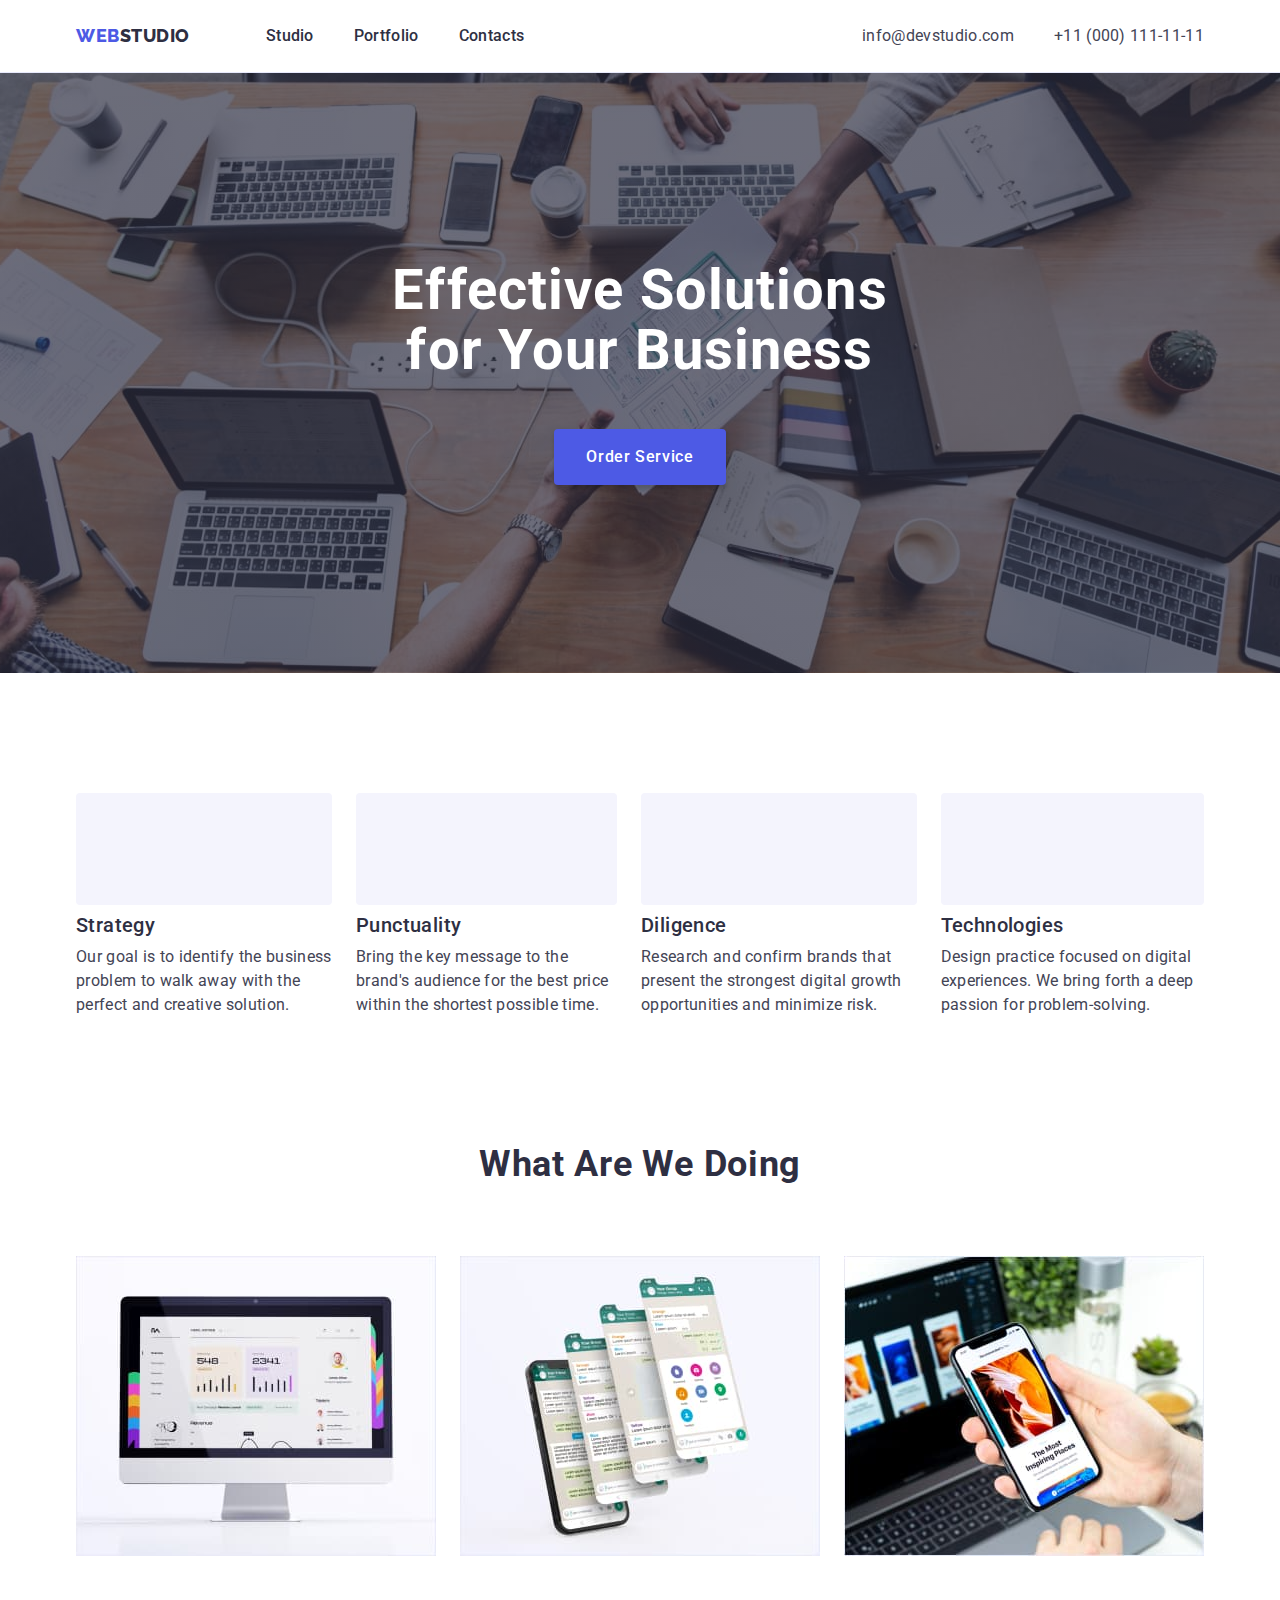
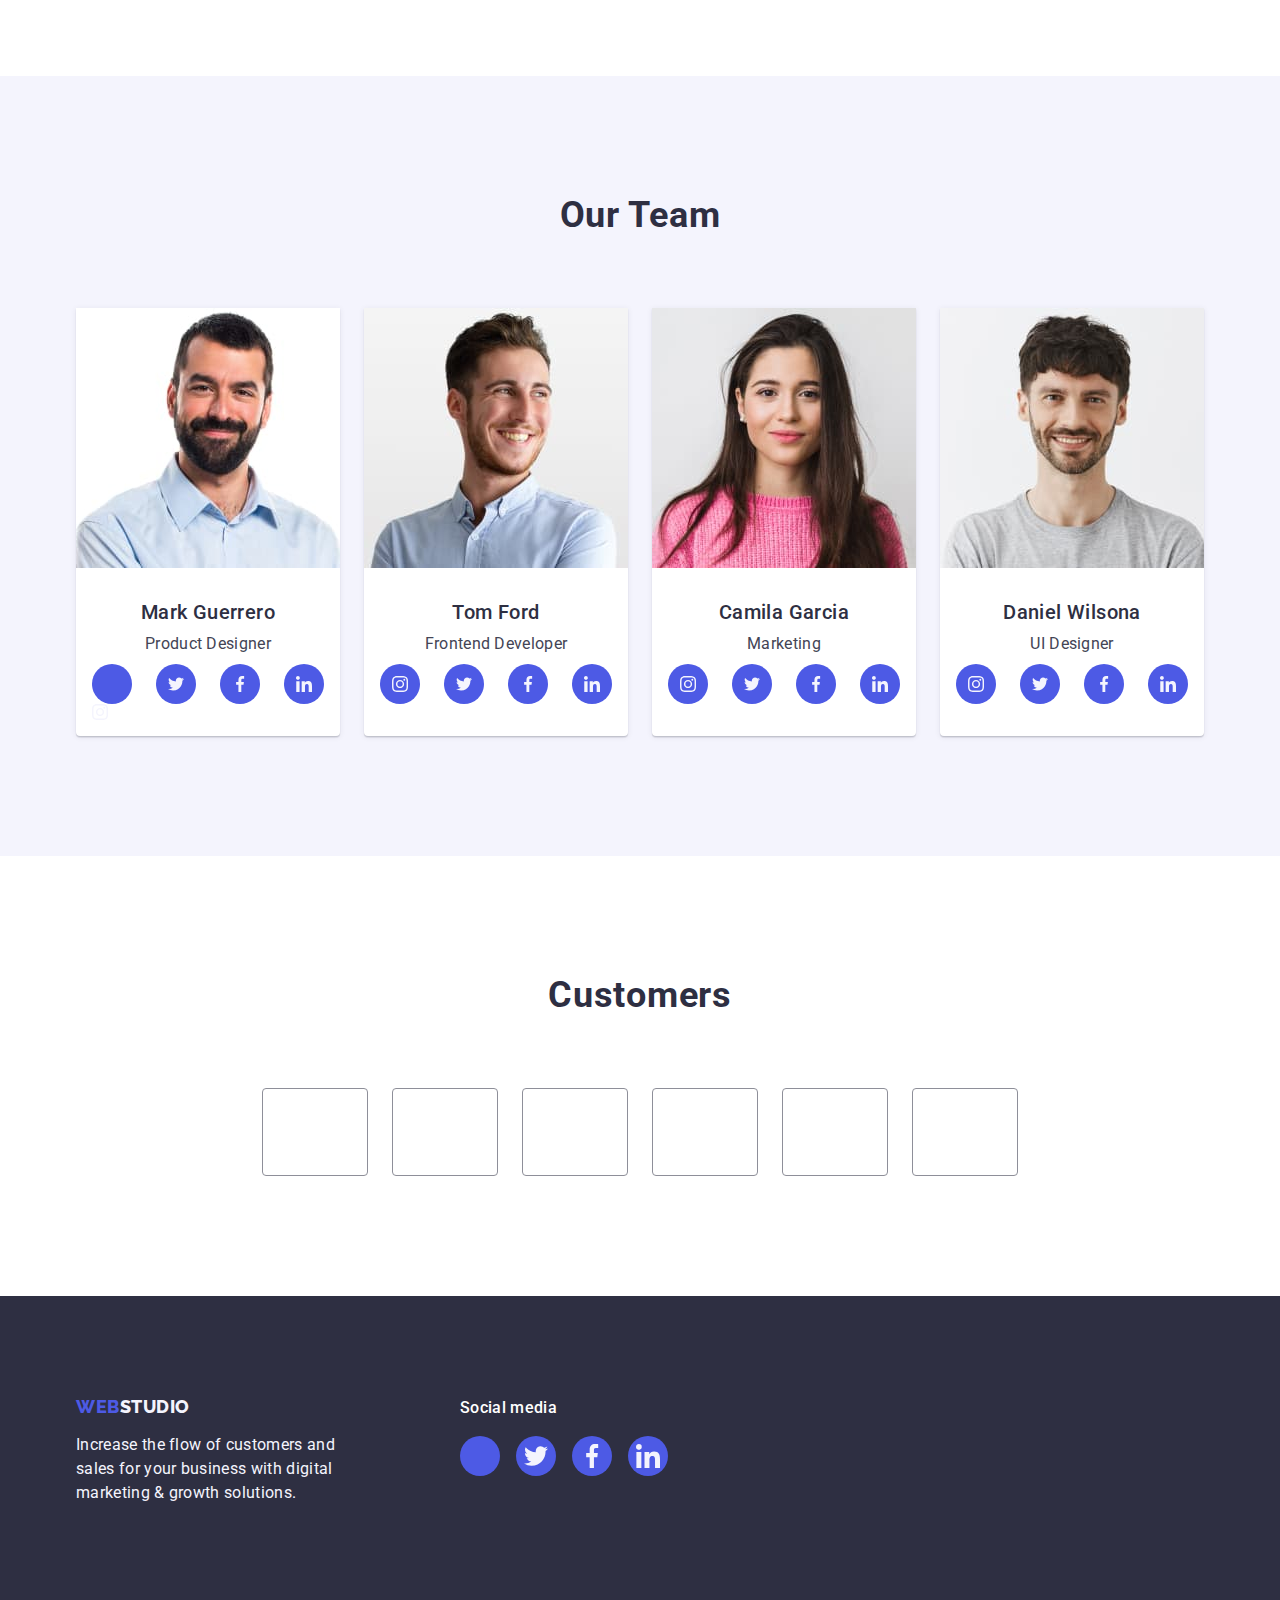
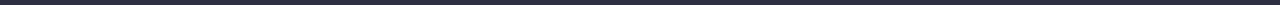
==== commit e98b4288: "asd" ====
--- a/index.html
+++ b/index.html
@@ -161,10 +161,15 @@
                       rel="noopener noreferrer"
                       aria-label="Instagram icon"
                     >
-                    <svg xmlns="http://www.w3.org/2000/svg" width="16" height="16" fill="currentColor" class="bi bi-instagram" viewBox="0 0 16 16"> <path d="M8 0C5.829 0 5.556.01 4.703.048 3.85.088 3.269.222 2.76.42a3.917 3.917 0 0 0-1.417.923A3.927 3.927 0 0 0 .42 2.76C.222 3.268.087 3.85.048 4.7.01 5.555 0 5.827 0 8.001c0 2.172.01 2.444.048 3.297.04.852.174 1.433.372 1.942.205.526.478.972.923 1.417.444.445.89.719 1.416.923.51.198 1.09.333 1.942.372C5.555 15.99 5.827 16 8 16s2.444-.01 3.298-.048c.851-.04 1.434-.174 1.943-.372a3.916 3.916 0 0 0 1.416-.923c.445-.445.718-.891.923-1.417.197-.509.332-1.09.372-1.942C15.99 10.445 16 10.173 16 8s-.01-2.445-.048-3.299c-.04-.851-.175-1.433-.372-1.941a3.926 3.926 0 0 0-.923-1.417A3.911 3.911 0 0 0 13.24.42c-.51-.198-1.092-.333-1.943-.372C10.443.01 10.172 0 7.998 0h.003zm-.717 1.442h.718c2.136 0 2.389.007 3.232.046.78.035 1.204.166 1.486.275.373.145.64.319.92.599.28.28.453.546.598.92.11.281.24.705.275 1.485.039.843.047 1.096.047 3.231s-.008 2.389-.047 3.232c-.035.78-.166 1.203-.275 1.485a2.47 2.47 0 0 1-.599.919c-.28.28-.546.453-.92.598-.28.11-.704.24-1.485.276-.843.038-1.096.047-3.232.047s-2.39-.009-3.233-.047c-.78-.036-1.203-.166-1.485-.276a2.478 2.478 0 0 1-.92-.598 2.48 2.48 0 0 1-.6-.92c-.109-.281-.24-.705-.275-1.485-.038-.843-.046-1.096-.046-3.233 0-2.136.008-2.388.046-3.231.036-.78.166-1.204.276-1.486.145-.373.319-.64.599-.92.28-.28.546-.453.92-.598.282-.11.705-.24 1.485-.276.738-.034 1.024-.044 2.515-.045v.002zm4.988 1.328a.96.96 0 1 0 0 1.92.96.96 0 0 0 0-1.92zm-4.27 1.122a4.109 4.109 0 1 0 0 8.217 4.109 4.109 0 0 0 0-8.217zm0 1.441a2.667 2.667 0 1 1 0 5.334 2.667 2.667 0 0 1 0-5.334z"/> </svg>
-                    <use href="./images/icons.svg#instagram"></use>
-                    </a>
-                  </li>
+                    </a>
+                    <svg class="social-icon" width="16" height="16">
+                      <use href="./images/icons.svg#instagram"></use>
+                    </svg>
+                    
+                  </li>
+                 
+                  
+                
                   <li class="social-item">
                     <a
                       class="social-link link"
@@ -226,9 +231,9 @@
                       rel="noopener noreferrer"
                       aria-label="nstagram icon"
                     >
-                    <svg xmlns="http://www.w3.org/2000/svg" width="16" height="16" fill="currentColor" class="bi bi-instagram" viewBox="0 0 16 16"> <path d="M8 0C5.829 0 5.556.01 4.703.048 3.85.088 3.269.222 2.76.42a3.917 3.917 0 0 0-1.417.923A3.927 3.927 0 0 0 .42 2.76C.222 3.268.087 3.85.048 4.7.01 5.555 0 5.827 0 8.001c0 2.172.01 2.444.048 3.297.04.852.174 1.433.372 1.942.205.526.478.972.923 1.417.444.445.89.719 1.416.923.51.198 1.09.333 1.942.372C5.555 15.99 5.827 16 8 16s2.444-.01 3.298-.048c.851-.04 1.434-.174 1.943-.372a3.916 3.916 0 0 0 1.416-.923c.445-.445.718-.891.923-1.417.197-.509.332-1.09.372-1.942C15.99 10.445 16 10.173 16 8s-.01-2.445-.048-3.299c-.04-.851-.175-1.433-.372-1.941a3.926 3.926 0 0 0-.923-1.417A3.911 3.911 0 0 0 13.24.42c-.51-.198-1.092-.333-1.943-.372C10.443.01 10.172 0 7.998 0h.003zm-.717 1.442h.718c2.136 0 2.389.007 3.232.046.78.035 1.204.166 1.486.275.373.145.64.319.92.599.28.28.453.546.598.92.11.281.24.705.275 1.485.039.843.047 1.096.047 3.231s-.008 2.389-.047 3.232c-.035.78-.166 1.203-.275 1.485a2.47 2.47 0 0 1-.599.919c-.28.28-.546.453-.92.598-.28.11-.704.24-1.485.276-.843.038-1.096.047-3.232.047s-2.39-.009-3.233-.047c-.78-.036-1.203-.166-1.485-.276a2.478 2.478 0 0 1-.92-.598 2.48 2.48 0 0 1-.6-.92c-.109-.281-.24-.705-.275-1.485-.038-.843-.046-1.096-.046-3.233 0-2.136.008-2.388.046-3.231.036-.78.166-1.204.276-1.486.145-.373.319-.64.599-.92.28-.28.546-.453.92-.598.282-.11.705-.24 1.485-.276.738-.034 1.024-.044 2.515-.045v.002zm4.988 1.328a.96.96 0 1 0 0 1.92.96.96 0 0 0 0-1.92zm-4.27 1.122a4.109 4.109 0 1 0 0 8.217 4.109 4.109 0 0 0 0-8.217zm0 1.441a2.667 2.667 0 1 1 0 5.334 2.667 2.667 0 0 1 0-5.334z"/> </svg>
-                    <use href="./images/icons.svg#instagram"></use>
-                      </svg>
+                    <svg class="social-icon" width="16" height="16">
+                      <use href="./images/icons.svg#instagram"></use>
+                    </svg>
                     </a>
                   </li>
                   <li class="social-item">
@@ -292,9 +297,9 @@
                       rel="noopener noreferrer"
                       aria-label="instagram icon"
                     >
-                    <svg xmlns="http://www.w3.org/2000/svg" width="16" height="16" fill="currentColor" class="bi bi-instagram" viewBox="0 0 16 16"> <path d="M8 0C5.829 0 5.556.01 4.703.048 3.85.088 3.269.222 2.76.42a3.917 3.917 0 0 0-1.417.923A3.927 3.927 0 0 0 .42 2.76C.222 3.268.087 3.85.048 4.7.01 5.555 0 5.827 0 8.001c0 2.172.01 2.444.048 3.297.04.852.174 1.433.372 1.942.205.526.478.972.923 1.417.444.445.89.719 1.416.923.51.198 1.09.333 1.942.372C5.555 15.99 5.827 16 8 16s2.444-.01 3.298-.048c.851-.04 1.434-.174 1.943-.372a3.916 3.916 0 0 0 1.416-.923c.445-.445.718-.891.923-1.417.197-.509.332-1.09.372-1.942C15.99 10.445 16 10.173 16 8s-.01-2.445-.048-3.299c-.04-.851-.175-1.433-.372-1.941a3.926 3.926 0 0 0-.923-1.417A3.911 3.911 0 0 0 13.24.42c-.51-.198-1.092-.333-1.943-.372C10.443.01 10.172 0 7.998 0h.003zm-.717 1.442h.718c2.136 0 2.389.007 3.232.046.78.035 1.204.166 1.486.275.373.145.64.319.92.599.28.28.453.546.598.92.11.281.24.705.275 1.485.039.843.047 1.096.047 3.231s-.008 2.389-.047 3.232c-.035.78-.166 1.203-.275 1.485a2.47 2.47 0 0 1-.599.919c-.28.28-.546.453-.92.598-.28.11-.704.24-1.485.276-.843.038-1.096.047-3.232.047s-2.39-.009-3.233-.047c-.78-.036-1.203-.166-1.485-.276a2.478 2.478 0 0 1-.92-.598 2.48 2.48 0 0 1-.6-.92c-.109-.281-.24-.705-.275-1.485-.038-.843-.046-1.096-.046-3.233 0-2.136.008-2.388.046-3.231.036-.78.166-1.204.276-1.486.145-.373.319-.64.599-.92.28-.28.546-.453.92-.598.282-.11.705-.24 1.485-.276.738-.034 1.024-.044 2.515-.045v.002zm4.988 1.328a.96.96 0 1 0 0 1.92.96.96 0 0 0 0-1.92zm-4.27 1.122a4.109 4.109 0 1 0 0 8.217 4.109 4.109 0 0 0 0-8.217zm0 1.441a2.667 2.667 0 1 1 0 5.334 2.667 2.667 0 0 1 0-5.334z"/> </svg>
-                    <use href="./images/icons.svg#instagram"></use>
-                      </svg>
+                    <svg class="social-icon" width="16" height="16">
+                      <use href="./images/icons.svg#instagram"></use>
+                    </svg>
                     </a>
                   </li>
                   <li class="social-item">
@@ -358,9 +363,9 @@
                       rel="noopener noreferrer"
                       aria-label="nstagram icon"
                     >
-                    <svg xmlns="http://www.w3.org/2000/svg" width="16" height="16" fill="currentColor" class="bi bi-instagram" viewBox="0 0 16 16"> <path d="M8 0C5.829 0 5.556.01 4.703.048 3.85.088 3.269.222 2.76.42a3.917 3.917 0 0 0-1.417.923A3.927 3.927 0 0 0 .42 2.76C.222 3.268.087 3.85.048 4.7.01 5.555 0 5.827 0 8.001c0 2.172.01 2.444.048 3.297.04.852.174 1.433.372 1.942.205.526.478.972.923 1.417.444.445.89.719 1.416.923.51.198 1.09.333 1.942.372C5.555 15.99 5.827 16 8 16s2.444-.01 3.298-.048c.851-.04 1.434-.174 1.943-.372a3.916 3.916 0 0 0 1.416-.923c.445-.445.718-.891.923-1.417.197-.509.332-1.09.372-1.942C15.99 10.445 16 10.173 16 8s-.01-2.445-.048-3.299c-.04-.851-.175-1.433-.372-1.941a3.926 3.926 0 0 0-.923-1.417A3.911 3.911 0 0 0 13.24.42c-.51-.198-1.092-.333-1.943-.372C10.443.01 10.172 0 7.998 0h.003zm-.717 1.442h.718c2.136 0 2.389.007 3.232.046.78.035 1.204.166 1.486.275.373.145.64.319.92.599.28.28.453.546.598.92.11.281.24.705.275 1.485.039.843.047 1.096.047 3.231s-.008 2.389-.047 3.232c-.035.78-.166 1.203-.275 1.485a2.47 2.47 0 0 1-.599.919c-.28.28-.546.453-.92.598-.28.11-.704.24-1.485.276-.843.038-1.096.047-3.232.047s-2.39-.009-3.233-.047c-.78-.036-1.203-.166-1.485-.276a2.478 2.478 0 0 1-.92-.598 2.48 2.48 0 0 1-.6-.92c-.109-.281-.24-.705-.275-1.485-.038-.843-.046-1.096-.046-3.233 0-2.136.008-2.388.046-3.231.036-.78.166-1.204.276-1.486.145-.373.319-.64.599-.92.28-.28.546-.453.92-.598.282-.11.705-.24 1.485-.276.738-.034 1.024-.044 2.515-.045v.002zm4.988 1.328a.96.96 0 1 0 0 1.92.96.96 0 0 0 0-1.92zm-4.27 1.122a4.109 4.109 0 1 0 0 8.217 4.109 4.109 0 0 0 0-8.217zm0 1.441a2.667 2.667 0 1 1 0 5.334 2.667 2.667 0 0 1 0-5.334z"/> </svg>
-                    <use href="./images/icons.svg#instagram"></use>
-                      </svg>
+                    <svg class="social-icon" width="16" height="16">
+                      <use href="./images/icons.svg#instagram"></use>
+                    </svg>
                     </a>
                   </li>
                   <li class="social-item">
@@ -515,8 +520,9 @@
                 target="_blank"
                 rel="noopener noreferrer"
               >
-              <svg xmlns="http://www.w3.org/2000/svg" width="16" height="16" fill="currentColor" class="bi bi-instagram" viewBox="0 0 16 16"> <path d="M8 0C5.829 0 5.556.01 4.703.048 3.85.088 3.269.222 2.76.42a3.917 3.917 0 0 0-1.417.923A3.927 3.927 0 0 0 .42 2.76C.222 3.268.087 3.85.048 4.7.01 5.555 0 5.827 0 8.001c0 2.172.01 2.444.048 3.297.04.852.174 1.433.372 1.942.205.526.478.972.923 1.417.444.445.89.719 1.416.923.51.198 1.09.333 1.942.372C5.555 15.99 5.827 16 8 16s2.444-.01 3.298-.048c.851-.04 1.434-.174 1.943-.372a3.916 3.916 0 0 0 1.416-.923c.445-.445.718-.891.923-1.417.197-.509.332-1.09.372-1.942C15.99 10.445 16 10.173 16 8s-.01-2.445-.048-3.299c-.04-.851-.175-1.433-.372-1.941a3.926 3.926 0 0 0-.923-1.417A3.911 3.911 0 0 0 13.24.42c-.51-.198-1.092-.333-1.943-.372C10.443.01 10.172 0 7.998 0h.003zm-.717 1.442h.718c2.136 0 2.389.007 3.232.046.78.035 1.204.166 1.486.275.373.145.64.319.92.599.28.28.453.546.598.92.11.281.24.705.275 1.485.039.843.047 1.096.047 3.231s-.008 2.389-.047 3.232c-.035.78-.166 1.203-.275 1.485a2.47 2.47 0 0 1-.599.919c-.28.28-.546.453-.92.598-.28.11-.704.24-1.485.276-.843.038-1.096.047-3.232.047s-2.39-.009-3.233-.047c-.78-.036-1.203-.166-1.485-.276a2.478 2.478 0 0 1-.92-.598 2.48 2.48 0 0 1-.6-.92c-.109-.281-.24-.705-.275-1.485-.038-.843-.046-1.096-.046-3.233 0-2.136.008-2.388.046-3.231.036-.78.166-1.204.276-1.486.145-.373.319-.64.599-.92.28-.28.546-.453.92-.598.282-.11.705-.24 1.485-.276.738-.034 1.024-.044 2.515-.045v.002zm4.988 1.328a.96.96 0 1 0 0 1.92.96.96 0 0 0 0-1.92zm-4.27 1.122a4.109 4.109 0 1 0 0 8.217 4.109 4.109 0 0 0 0-8.217zm0 1.441a2.667 2.667 0 1 1 0 5.334 2.667 2.667 0 0 1 0-5.334z"/> </svg>
-              <use href="./images/icons.svg#instagram"></use>
+              <svg class="social-icon" width="16" height="16">
+                <use href="./images/icons.svg#icon-instagram"></use>
+              </svg>
                 </svg>
               </a>
             </li>
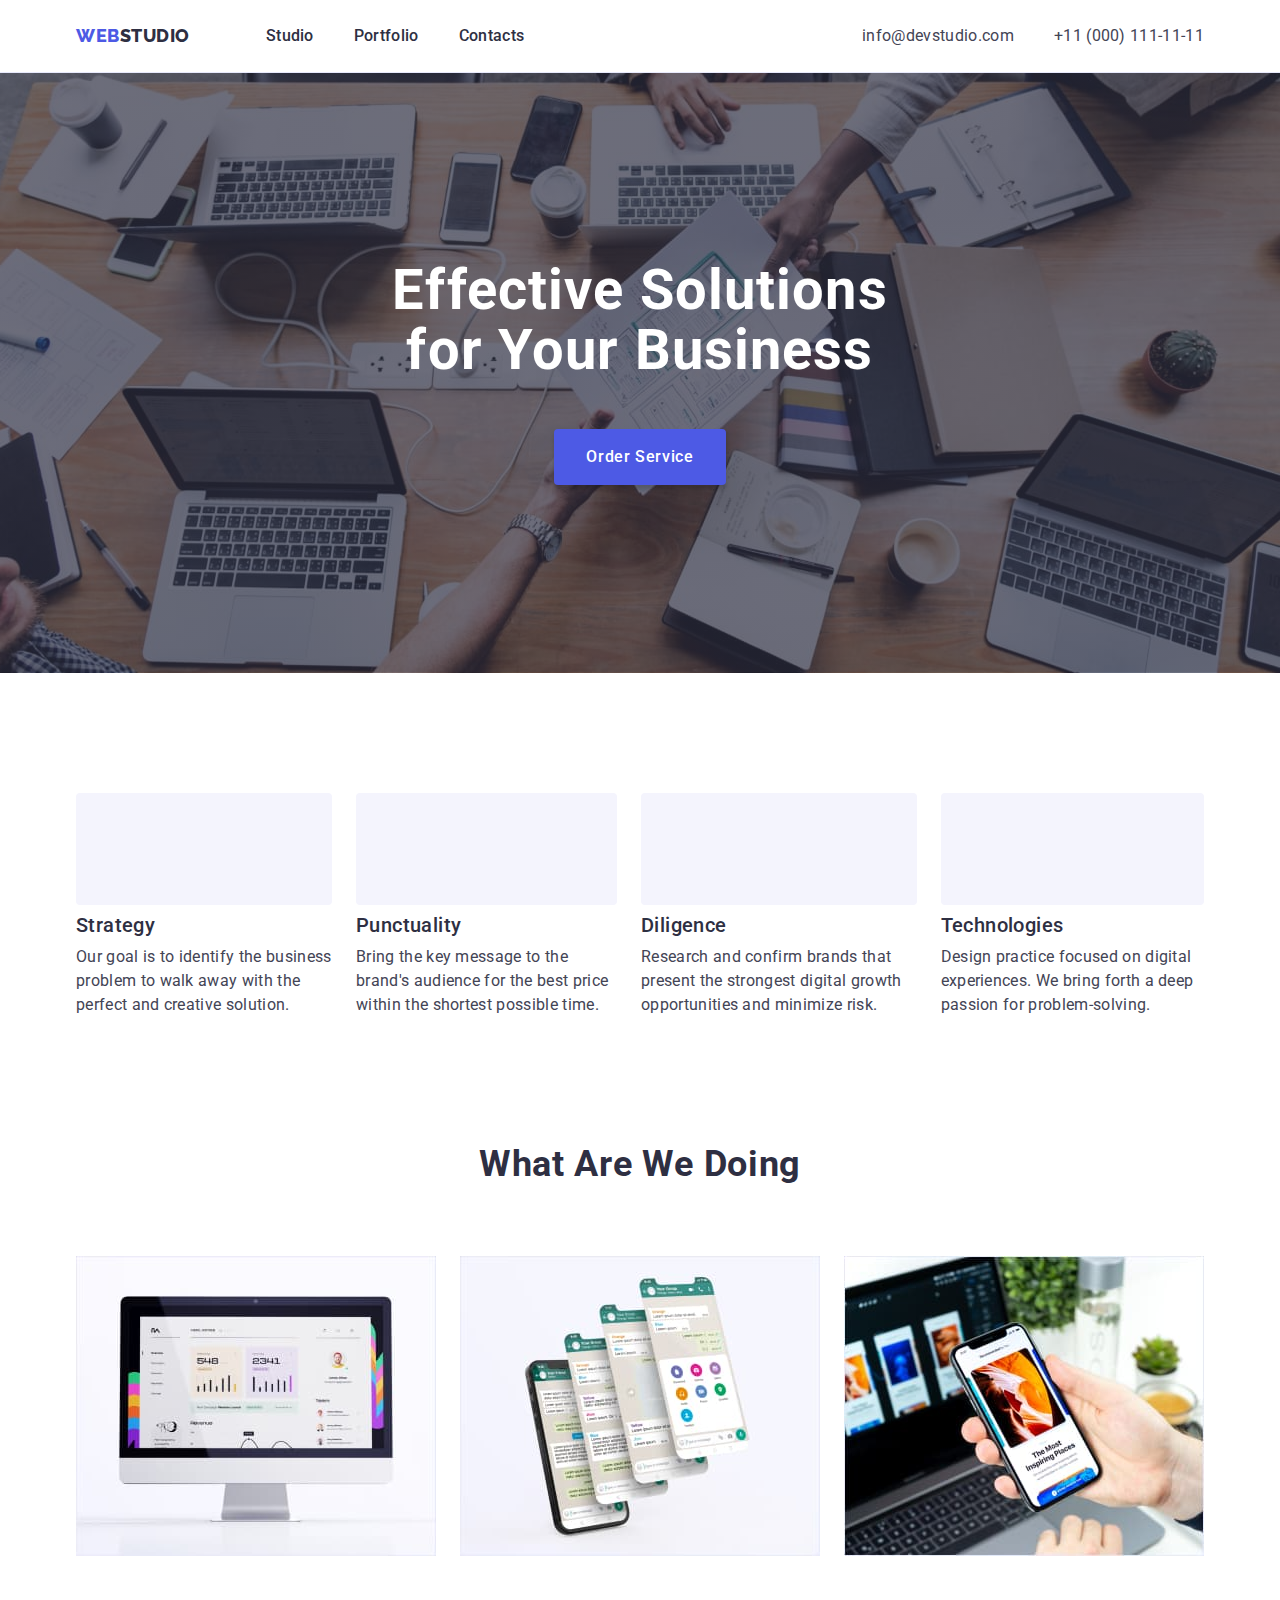
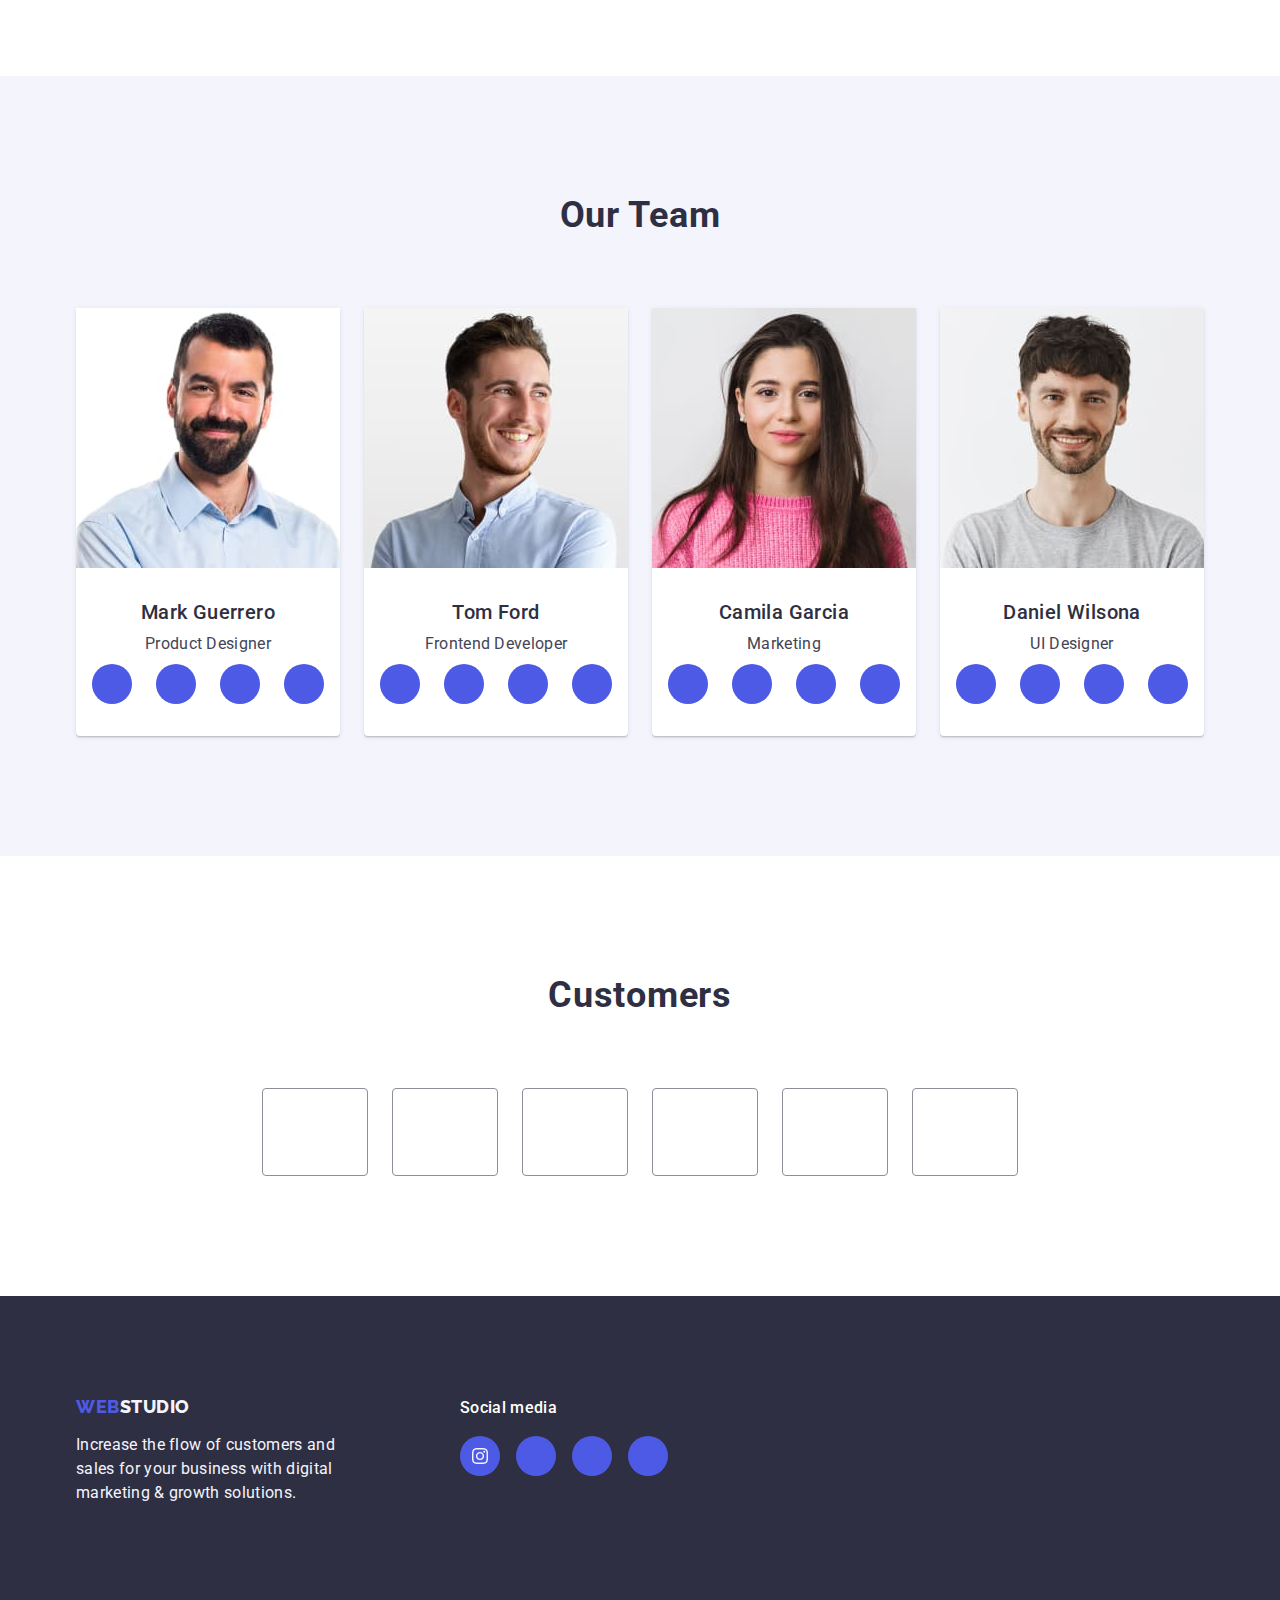
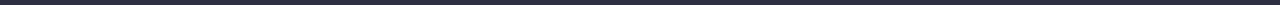
==== commit 912c824d: "asd" ====
--- a/index.html
+++ b/index.html
@@ -163,7 +163,7 @@
                     >
                     </a>
                     <svg class="social-icon" width="16" height="16">
-                      <use href="./images/icons.svg#instagram"></use>
+                      <use href="./images/icons.svg/instagram"></use>
                     </svg>
                     
                   </li>
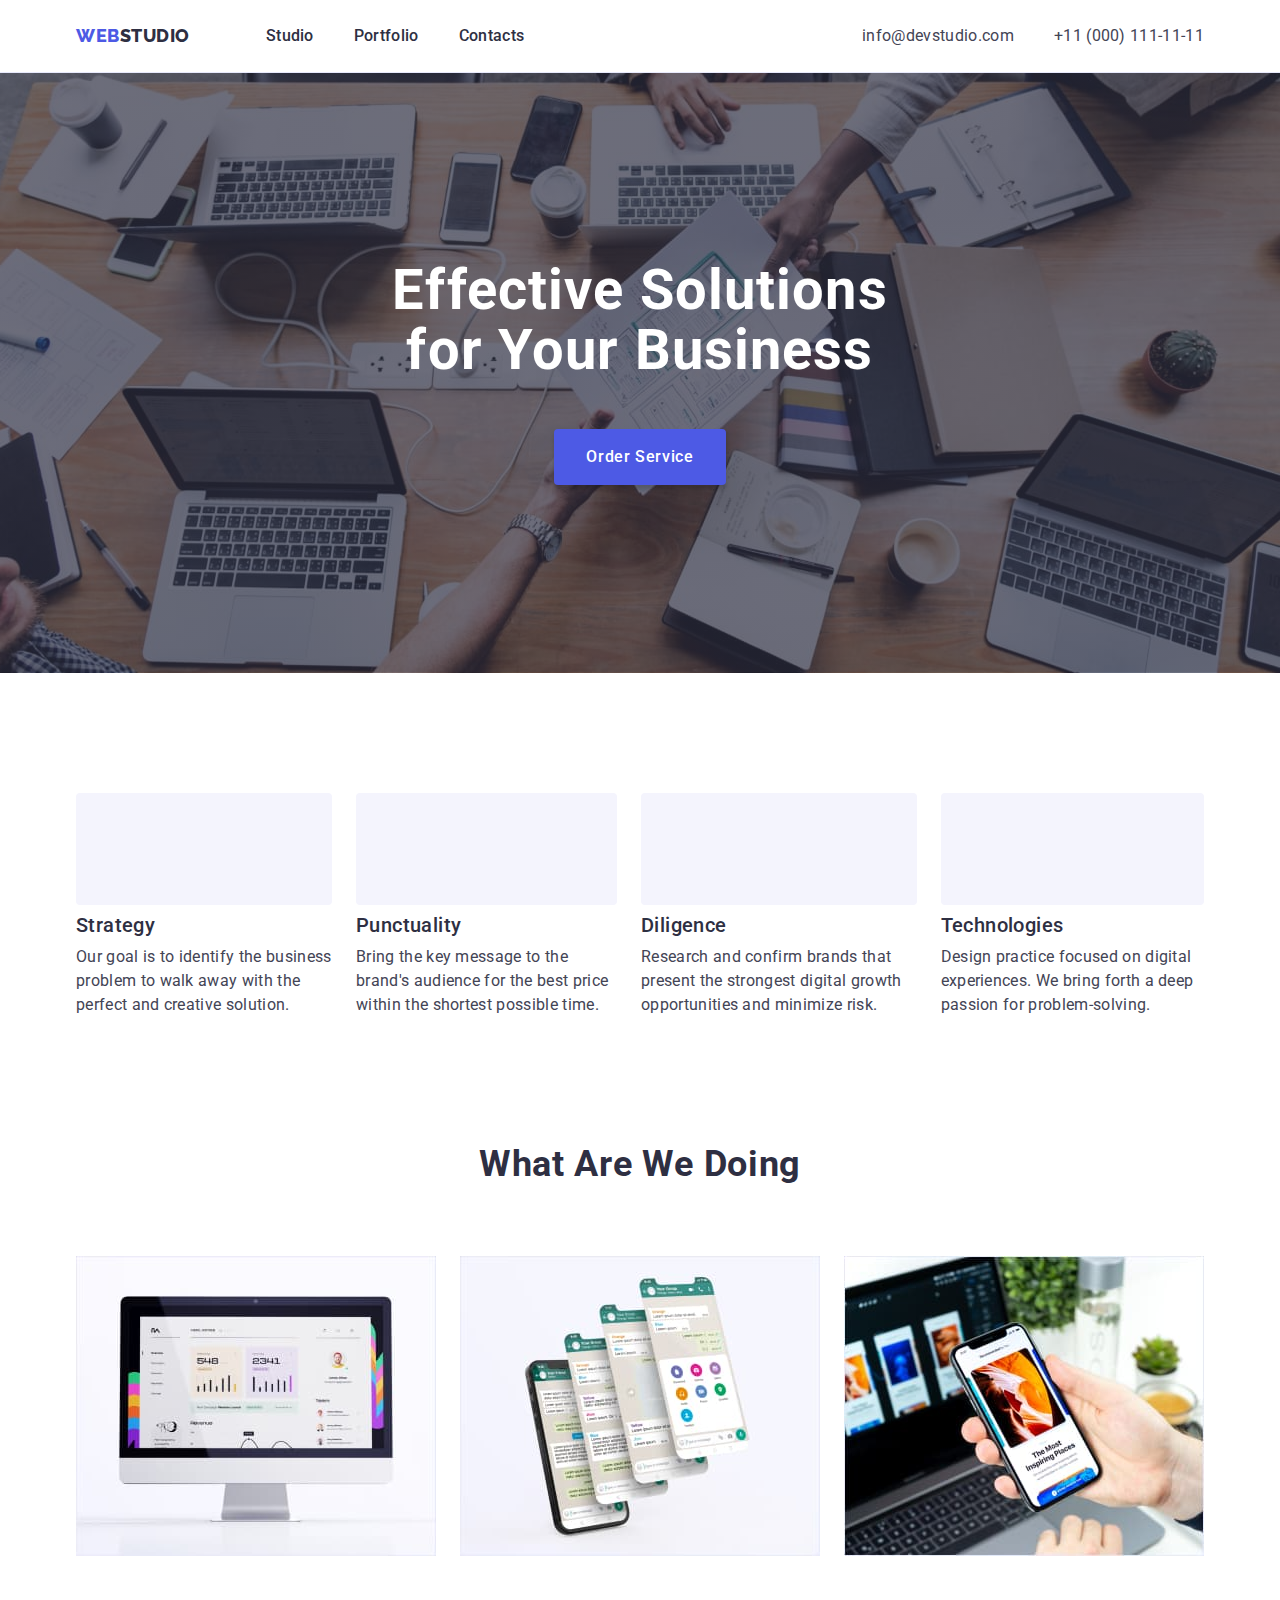
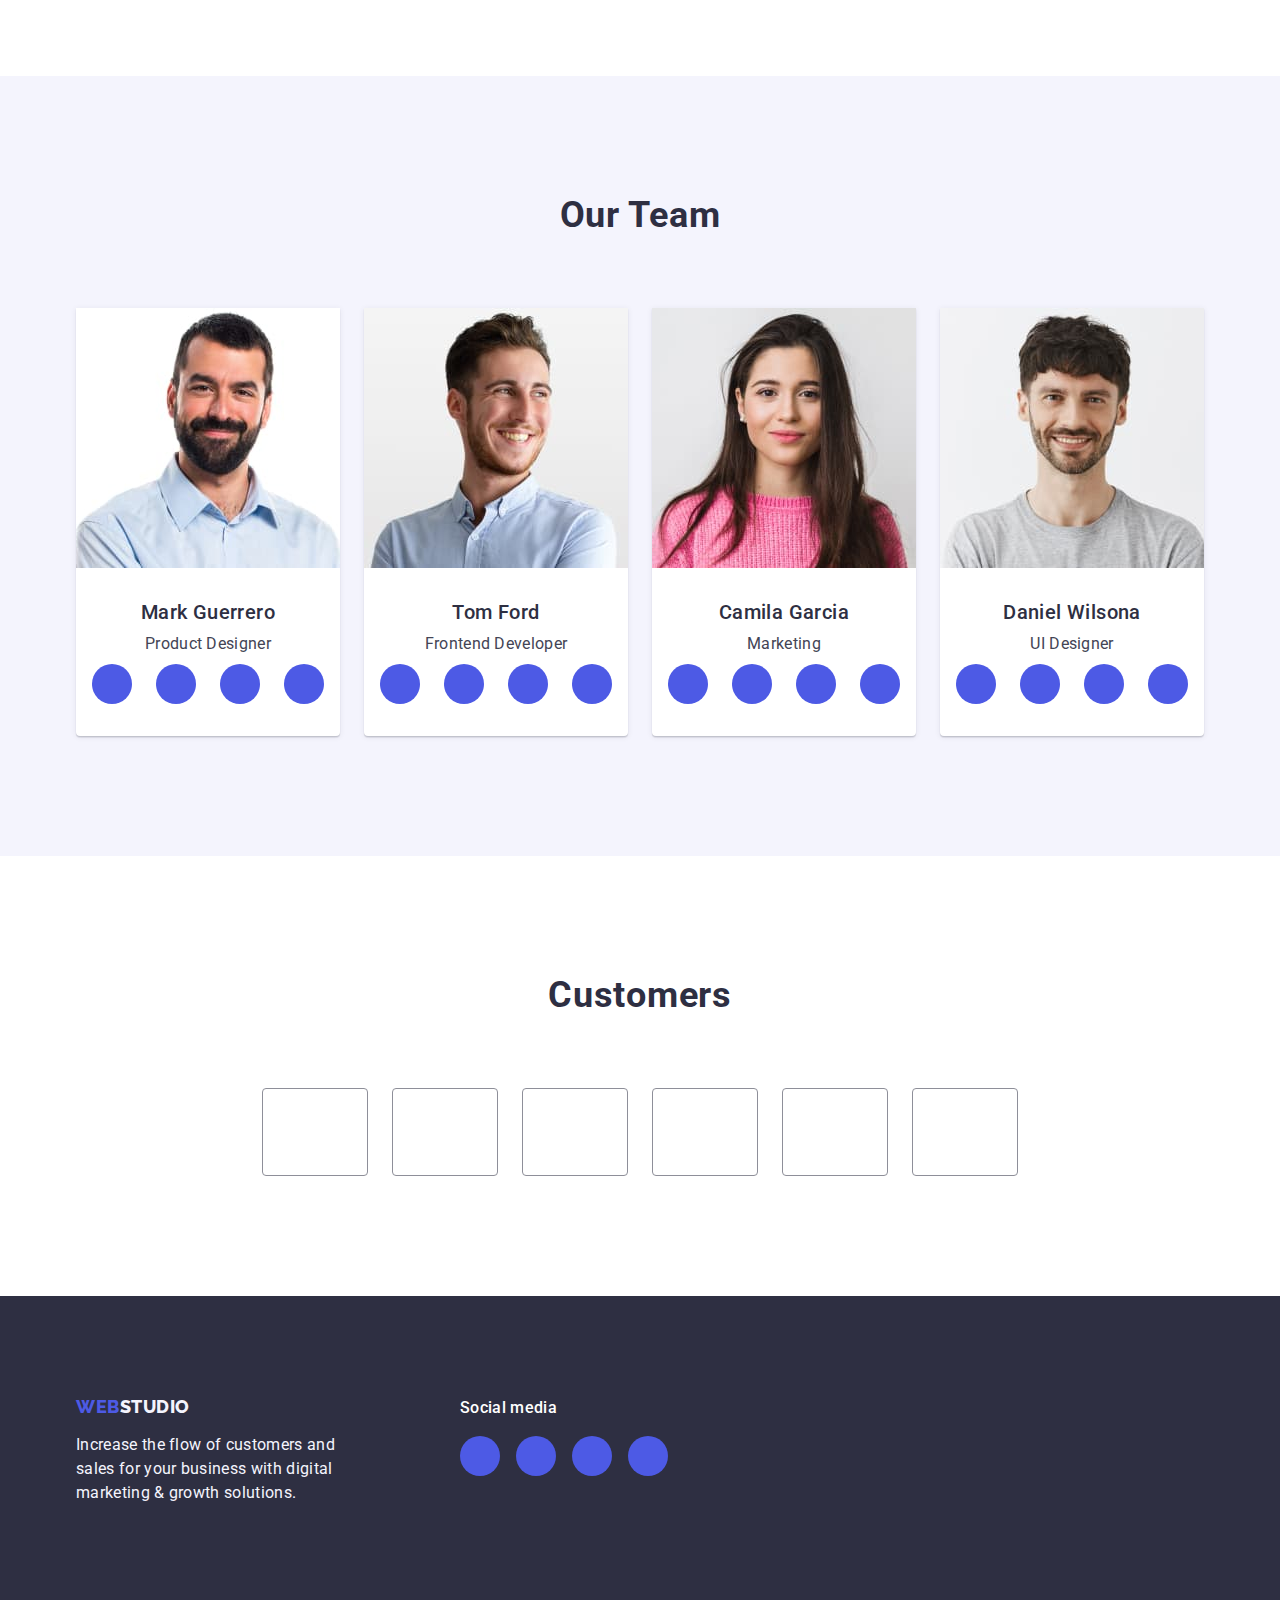
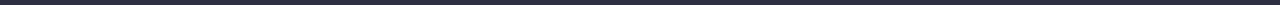
==== commit c710836b: "asd" ====
--- a/index.html
+++ b/index.html
@@ -20,6 +20,7 @@
     <link rel="stylesheet" href="./style.css" />
   </head>
   <body>
+    <!-- heder -->
     <header class="page-header">
       <div class="container header-container">
         <nav class="page-nav">
@@ -57,12 +58,14 @@
       </div>
     </header>
     <main>
+      <!-- hero -->
       <section class="hero">
         <div class="container container-hero">
           <h1 class="main-title">Effective Solutions for Your Business</h1>
           <button class="order-serv-btn" type="button">Order Service</button>
         </div>
       </section>
+      <!-- advantages -->
       <section class="section advantages">
         <div class="container">
           <h2 class="title visually-hidden">Our advantages</h2>
@@ -118,6 +121,7 @@
           </ul>
         </div>
       </section>
+      <!-- about -->
       <section class="section about">
         <div class="container">
           <h2 class="title">What are we doing</h2>
@@ -138,6 +142,7 @@
           </ul>
         </div>
       </section>
+      <!-- team -->
       <section class="section team">
         <div class="container team-container">
           <h2 class="title">Our Team</h2>
@@ -161,15 +166,11 @@
                       rel="noopener noreferrer"
                       aria-label="Instagram icon"
                     >
-                    </a>
-                    <svg class="social-icon" width="16" height="16">
-                      <use href="./images/icons.svg/instagram"></use>
-                    </svg>
-                    
-                  </li>
-                 
-                  
-                
+                      <svg class="social-icon" width="16" height="16">
+                        <use href="./images/icons.svg#instagram"></use>
+                      </svg>
+                    </a>
+                  </li>
                   <li class="social-item">
                     <a
                       class="social-link link"
@@ -231,9 +232,9 @@
                       rel="noopener noreferrer"
                       aria-label="nstagram icon"
                     >
-                    <svg class="social-icon" width="16" height="16">
-                      <use href="./images/icons.svg#instagram"></use>
-                    </svg>
+                      <svg class="social-icon" width="16" height="16">
+                        <use href="./images/icons.svg#instagram"></use>
+                      </svg>
                     </a>
                   </li>
                   <li class="social-item">
@@ -295,11 +296,11 @@
                       href=""
                       target="_blank"
                       rel="noopener noreferrer"
-                      aria-label="instagram icon"
-                    >
-                    <svg class="social-icon" width="16" height="16">
-                      <use href="./images/icons.svg#instagram"></use>
-                    </svg>
+                      aria-label="nstagram icon"
+                    >
+                      <svg class="social-icon" width="16" height="16">
+                        <use href="./images/icons.svg#instagram"></use>
+                      </svg>
                     </a>
                   </li>
                   <li class="social-item">
@@ -363,9 +364,9 @@
                       rel="noopener noreferrer"
                       aria-label="nstagram icon"
                     >
-                    <svg class="social-icon" width="16" height="16">
-                      <use href="./images/icons.svg#instagram"></use>
-                    </svg>
+                      <svg class="social-icon" width="16" height="16">
+                        <use href="./images/icons.svg#instagram"></use>
+                      </svg>
                     </a>
                   </li>
                   <li class="social-item">
@@ -520,9 +521,8 @@
                 target="_blank"
                 rel="noopener noreferrer"
               >
-              <svg class="social-icon" width="16" height="16">
-                <use href="./images/icons.svg#icon-instagram"></use>
-              </svg>
+                <svg class="footer-social-icon" width="24" height="24">
+                  <use href="./images/icons.svg#instagram"></use>
                 </svg>
               </a>
             </li>
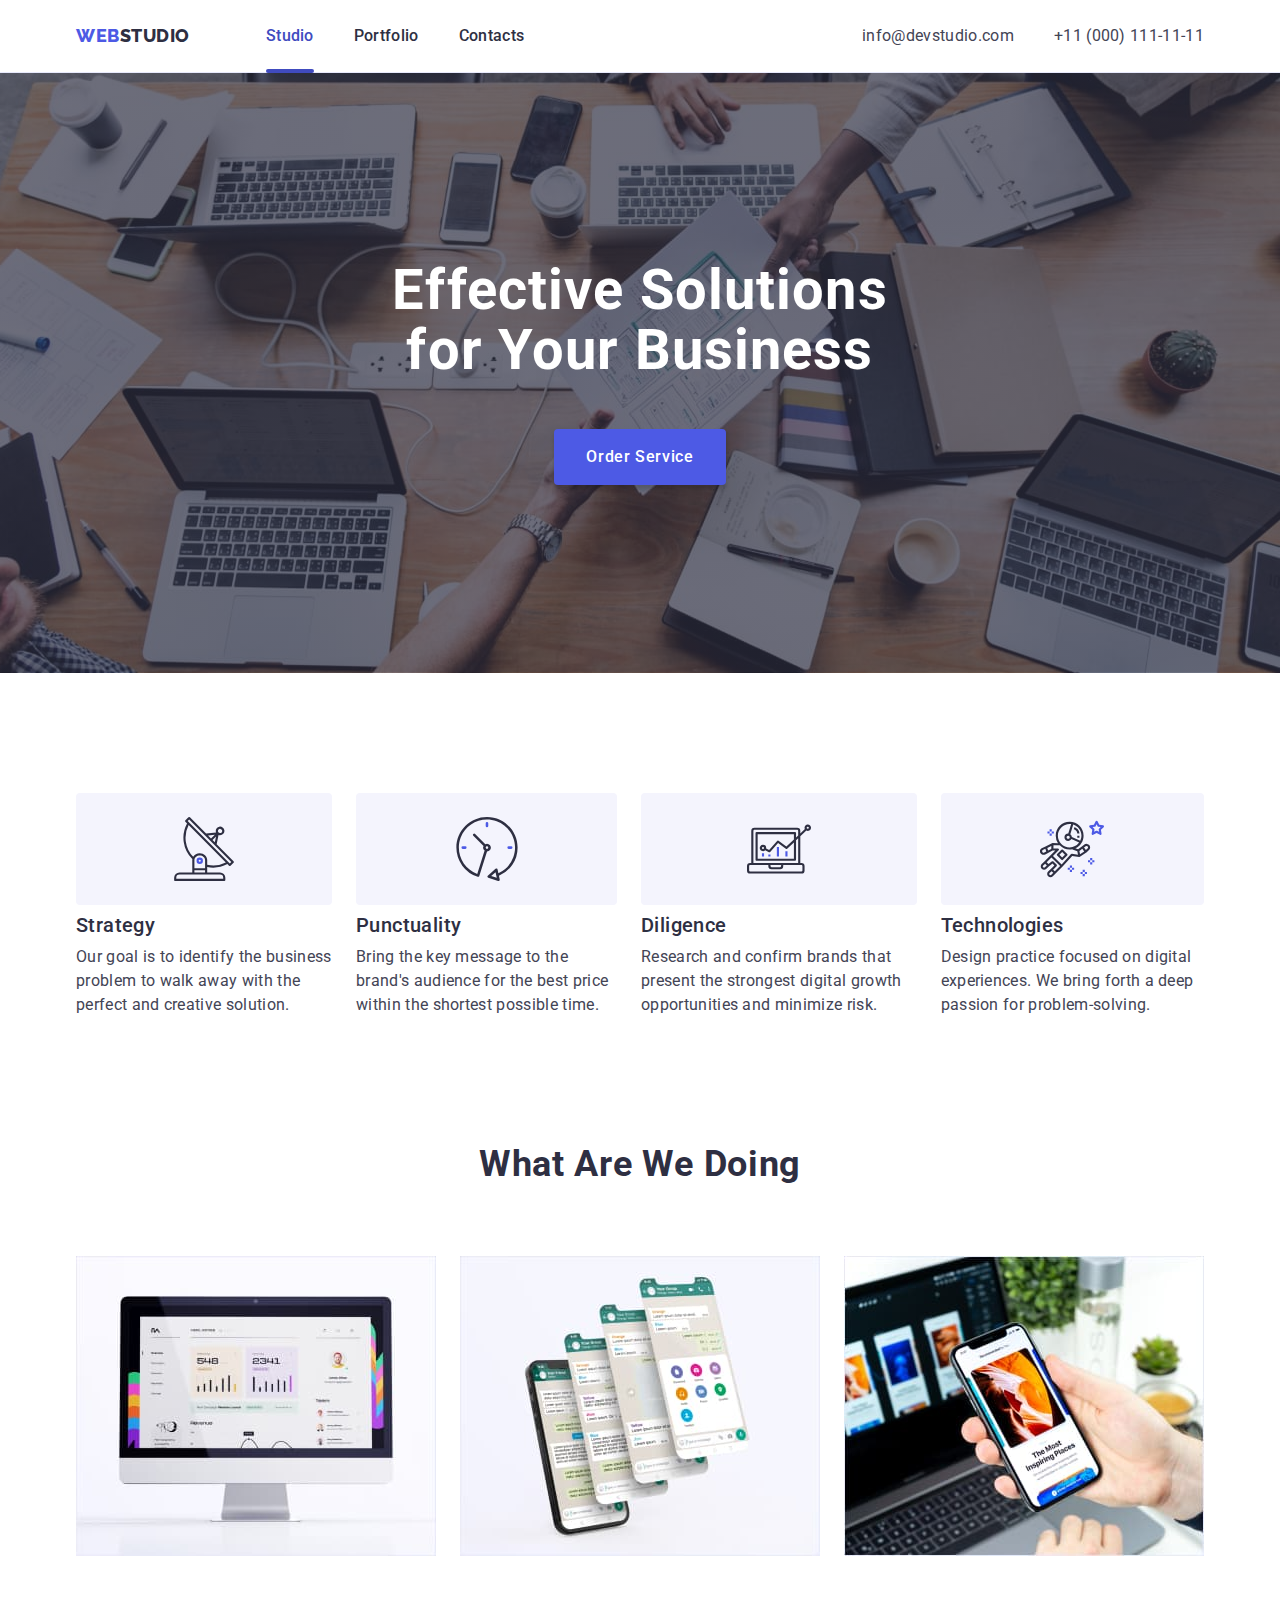
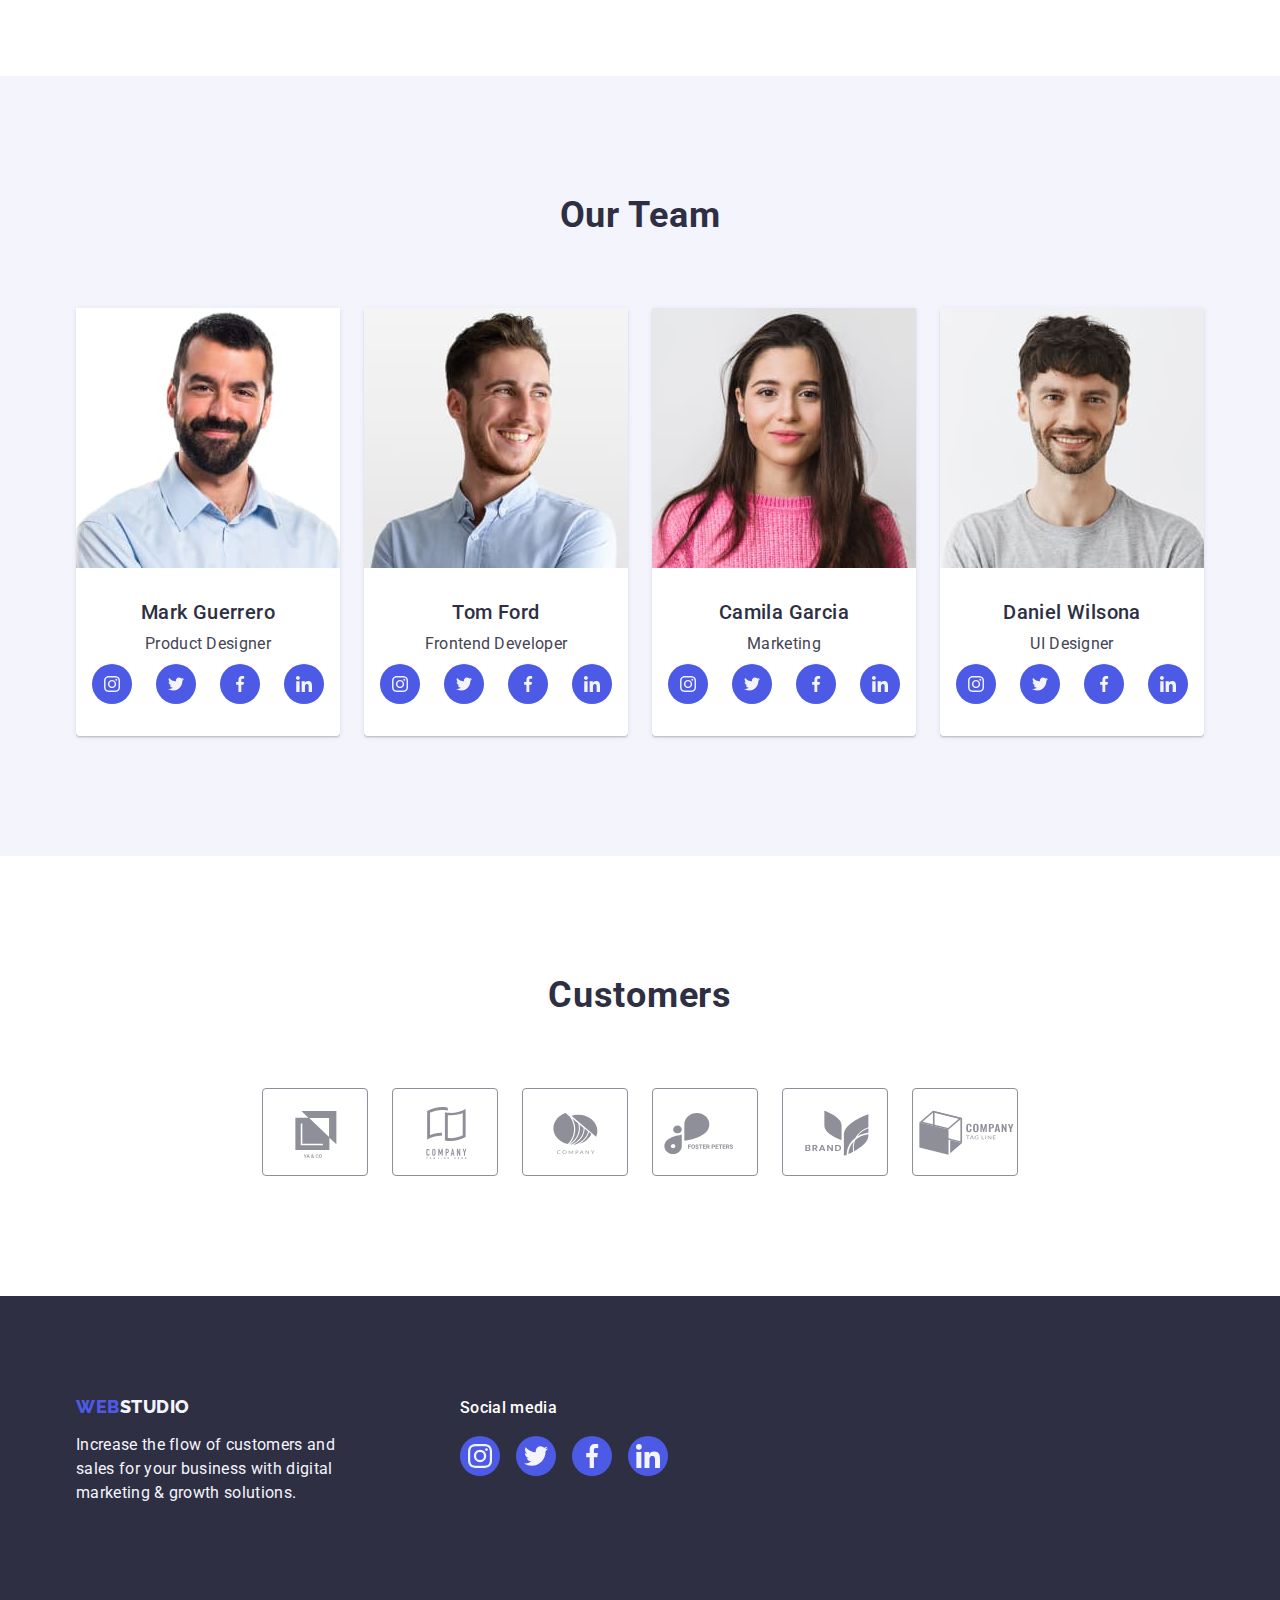
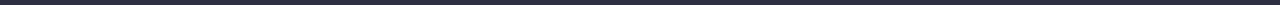
==== commit d6bb04bf: "фыв" ====
--- a/index.html
+++ b/index.html
@@ -29,7 +29,7 @@
           >
           <ul class="menu list">
             <li class="menu-item">
-              <a class="menu-link link" href="./index.html">Studio</a>
+              <a class="menu-link link active" href="./index.html">Studio</a>
             </li>
             <li class="menu-item">
               <a class="menu-link link" href="./portfolio.html">Portfolio</a>
@@ -43,7 +43,7 @@
           <ul class="contacts-nav list">
             <li class="contacts-item">
               <a
-                class="contact-link contact-link-mail link"
+                class="contact-link link"
                 href="mailto:info@devstudio.com"
                 >info@devstudio.com</a
               >
@@ -58,14 +58,14 @@
       </div>
     </header>
     <main>
-      <!-- hero -->
       <section class="hero">
         <div class="container container-hero">
           <h1 class="main-title">Effective Solutions for Your Business</h1>
-          <button class="order-serv-btn" type="button">Order Service</button>
+          <button class="order-serv-btn" data-modal-open type="button">
+            Order Service
+          </button>
         </div>
       </section>
-      <!-- advantages -->
       <section class="section advantages">
         <div class="container">
           <h2 class="title visually-hidden">Our advantages</h2>
@@ -121,7 +121,6 @@
           </ul>
         </div>
       </section>
-      <!-- about -->
       <section class="section about">
         <div class="container">
           <h2 class="title">What are we doing</h2>
@@ -142,7 +141,6 @@
           </ul>
         </div>
       </section>
-      <!-- team -->
       <section class="section team">
         <div class="container team-container">
           <h2 class="title">Our Team</h2>
@@ -566,5 +564,15 @@
         </div>
       </div>
     </footer>
+    <div class="backdrop is-hidden" data-modal>
+      <div class="modal">
+        <button type="button" class="modal-close-btn" data-modal-close>
+          <svg class="modal-close-icon" width="8" height="8">
+            <use href="./images/icons.svg#close-icon"></use>
+          </svg>
+        </button>
+      </div>
+    </div>
+    <script src="./js/modal.js"></script>
   </body>
 </html>--- a/style.css
+++ b/style.css
@@ -11,6 +11,10 @@
 	--cta-color: #4d5ae5;
 	--customer-icon-color: #8e8f99;
 	--footer-active-color: #31d0aa;
+	--modal-bg-color: #fcfcfc;
+	--modal-bg-btn: #e7e9fc;
+  
+	--transition-dur-and-func: 250ms cubic-bezier(0.4, 0, 0.2, 1);
   }
   .list {
 	list-style: none;
@@ -45,7 +49,10 @@
 	width: 1158px;
 	margin: 0 auto;
 	padding: 0 15px;
-  } 
+  }
+  
+  /* Heder */
+  
   .page-header {
 	border-bottom: 1px solid #e7e9fc;
 	box-shadow: 0px 2px 1px rgba(46, 47, 66, 0.08),
@@ -55,11 +62,13 @@
   .header-container {
 	display: flex;
   }
+  
   .page-nav {
 	display: flex;
 	margin-right: auto;
 	align-items: center;
   }
+  
   .logo {
 	margin-right: 76px;
 	font-family: "Raleway", sans-serif;
@@ -94,6 +103,10 @@
 	padding-top: 24px;
 	padding-bottom: 24px;
   
+	transition: color var(--transition-dur-and-func);
+  
+	position: relative;
+  
 	font-weight: 500;
 	font-size: 16px;
 	line-height: 1.5;
@@ -105,6 +118,24 @@
   .menu-link:focus {
 	color: var(--active-color);
   }
+  
+  .menu-link.active {
+	color: var(--active-color);
+  }
+  
+  .menu-link.active::after {
+	content: "";
+	display: block;
+	position: absolute;
+	bottom: -1px;
+	left: 0;
+  
+	width: 100%;
+	height: 4px;
+	border-radius: 2px;
+	background-color: var(--active-color);
+  }
+  
   .contacts {
 	display: flex;
   
@@ -121,6 +152,8 @@
 	padding-top: 24px;
 	padding-bottom: 24px;
   
+	transition: color var(--transition-dur-and-func);
+  
 	font-size: 16px;
 	line-height: 1.5;
 	letter-spacing: 0.02em;
@@ -131,6 +164,9 @@
   .contact-link:focus {
 	color: var(--active-color);
   }
+  
+  /* Hero */
+  
   .main-title {
 	display: block;
 	margin-bottom: 48px;
@@ -162,14 +198,6 @@
 	background-position: center;
 	background-size: cover;
   }
-  .icon {
-	display: inline-block;
-	width: 1em;
-	height: 1em;
-	stroke-width: 0;
-	stroke: currentColor;
-	fill: currentColor;
-  }
   
   .order-serv-btn {
 	display: block;
@@ -178,6 +206,8 @@
 	padding: 16px 32px;
 	margin: 0 auto;
   
+	transition: background-color var(--transition-dur-and-func);
+  
 	font-family: "Roboto", sans-serif;
 	font-weight: 500;
 	font-size: 16px;
@@ -194,23 +224,7 @@
   
   .order-serv-btn:hover,
   .order-serv-btn:focus {
-	background: var(--active-color);
-	box-shadow: 0px 4px 4px rgba(0, 0, 0, 0.15);
-	border-radius: 4px;
-  }
-  
-  .filter-btn {
-	font-family: "Roboto", sans-serif;
-	font-weight: 500;
-	font-size: 16px;
-	line-height: 1.5;
-	letter-spacing: 0.04em;
-	color: var(--cta-color);
-	background-color: var(--light-bg-color);
-	cursor: pointer;
-	border: 1px solid #e7e9fc;
-	border-radius: 4px;
-	padding: 12px 24px;
+	background-color: var(--active-color);
   }
   
   .section {
@@ -221,45 +235,7 @@
 	padding-top: 0;
   }
   
-  .advantages-list {
-	display: flex;
-	gap: 24px;
-  }
-  .advantages-list-item {
-	width: calc((100%-24px * 3) / 4);
-  }
-  
-  .advantages-icon-cont {
-	display: flex;
-	justify-content: center;
-	align-items: center;
-	height: 112px;
-	margin-bottom: 8px;
-  
-	background-color: var(--light-bg-color);
-	border-radius: 4px;
-  }
-  
-  .filter-btn:hover,
-  .filter-btn:focus {
-	color: var(--white-txt-color);
-	background-color: var(--active-color);
-	border: 1px solid transparent;
-	box-shadow: 0px 2px 2px 0px rgba(0, 0, 0, 0.12),
-	  0px 2px 1px 0px rgba(0, 0, 0, 0.08), 0px 3px 1px 0px rgba(0, 0, 0, 0.1);
-  }
-  
-  .title {
-	margin-bottom: 72px;
-  
-	font-weight: 700;
-	font-size: 36px;
-	line-height: 1.1;
-	letter-spacing: 0.02em;
-	text-transform: capitalize;
-	color: var(--secondary-txt-color);
-	text-align: center;
-  }
+  /* Advantages */
   
   .visually-hidden {
 	position: absolute;
@@ -273,6 +249,37 @@
 	margin: -1px;
   }
   
+  .advantages-list {
+	display: flex;
+	gap: 24px;
+  }
+  .advantages-list-item {
+	width: calc((100%-24px * 3) / 4);
+  }
+  
+  .advantages-icon-cont {
+	display: flex;
+	justify-content: center;
+	align-items: center;
+	height: 112px;
+	margin-bottom: 8px;
+  
+	background-color: var(--light-bg-color);
+	border-radius: 4px;
+  }
+  
+  .title {
+	margin-bottom: 72px;
+  
+	font-weight: 700;
+	font-size: 36px;
+	line-height: 1.1;
+	letter-spacing: 0.02em;
+	text-transform: capitalize;
+	color: var(--secondary-txt-color);
+	text-align: center;
+  }
+  
   .subtitle {
 	margin-bottom: 8px;
   
@@ -282,6 +289,8 @@
 	letter-spacing: 0.02em;
 	color: var(--secondary-txt-color);
   }
+  
+  /* Team */
   
   .about-list,
   .team-list {
@@ -337,6 +346,8 @@
 	justify-content: center;
 	align-items: center;
   
+	transition: background-color var(--transition-dur-and-func);
+  
 	width: 100%;
 	height: 100%;
 	background-color: var(--cta-color);
@@ -352,6 +363,8 @@
 	fill: var(--txt-color-dark-theme);
   }
   
+  /* Customers */
+  
   .customers-list {
 	display: flex;
 	gap: 24px;
@@ -371,6 +384,9 @@
 	width: 100%;
 	height: 100%;
   
+	transition: border-color var(--transition-dur-and-func),
+	  color var(--transition-dur-and-func);
+  
 	color: var(--customer-icon-color);
   
 	border: 1px solid var(--customer-icon-color);
@@ -383,13 +399,11 @@
   
   .customer-link:hover,
   .customer-link:focus {
-	border-color: var(--active-color);
+	border: 1px solid var(--active-color);
 	color: var(--active-color);
   }
   
-  .customer-item:hover {
-	border: 1px solid var(--active-color);
-  }
+  /* Portfolio */
   
   .btn-list {
 	display: flex;
@@ -398,6 +412,35 @@
 	justify-content: center;
   }
   
+  .filter-btn {
+	padding: 12px 24px;
+  
+	transition: color var(--transition-dur-and-func),
+	  background-color var(--transition-dur-and-func),
+	  border-color var(--transition-dur-and-func), box-shadow var(--transition-dur-and-func);
+	font-family: "Roboto", sans-serif;
+	font-weight: 500;
+	font-size: 16px;
+	line-height: 1.5;
+	letter-spacing: 0.04em;
+  
+	color: var(--cta-color);
+	background-color: var(--light-bg-color);
+  
+	cursor: pointer;
+	border: 1px solid #e7e9fc;
+	border-radius: 4px;
+  }
+  
+  .filter-btn:hover,
+  .filter-btn:focus {
+	color: var(--white-txt-color);
+	background-color: var(--active-color);
+	border: 1px solid transparent;
+	box-shadow: 0px 2px 2px 0px rgba(0, 0, 0, 0.12),
+	  0px 2px 1px 0px rgba(0, 0, 0, 0.08), 0px 3px 1px 0px rgba(0, 0, 0, 0.1);
+  }
+  
   .portfolio-section {
 	padding-top: 96px;
   }
@@ -410,6 +453,7 @@
   
   .portfolio-link {
 	display: block;
+	transition: box-shadow var(--transition-dur-and-func);
   }
   
   .portfolio-link:hover,
@@ -426,6 +470,39 @@
 	border-top: none;
   }
   
+  .portfolio-thumb {
+	position: relative;
+	overflow: hidden;
+  }
+  
+  /* Overlay */
+  
+  .overlay {
+	position: absolute;
+	top: 0;
+	left: 0;
+	transform: translateY(100%);
+	transition: transform var(--transition-dur-and-func);
+  
+	width: 100%;
+	height: 100%;
+	padding: 40px 32px;
+  
+	color: var(--txt-color-dark-theme);
+	background-color: var(--cta-color);
+  
+	font-size: 16px;
+	line-height: 1.5;
+	letter-spacing: 0.02em;
+	color: var(--txt-color-dark-theme);
+  }
+  
+  .portfolio-link:hover .overlay,
+  .portfolio-link:focus .overlay {
+	transform: translateY(0);
+  }
+  
+  /* Footer */
   .footer {
 	padding: 100px 0;
   }
@@ -484,6 +561,7 @@
 	justify-content: center;
 	align-items: center;
   
+	transition: background-color var(--transition-dur-and-func);
 	width: 100%;
 	height: 100%;
 	background-color: var(--cta-color);
@@ -497,4 +575,85 @@
   
   .footer-social-icon {
 	fill: var(--txt-color-dark-theme);
+  }
+  
+  /* Modal window */
+  
+  .backdrop {
+	position: fixed;
+	top: 0;
+	left: 0;
+	width: 100%;
+	height: 100%;
+  
+	transition: opacity var(--transition-dur-and-func),
+	  visibility var(--transition-dur-and-func);
+  
+	background-color: rgba(46, 47, 66, 0.4);
+	backdrop-filter: 1px;
+  }
+  
+  .backdrop.is-hidden {
+	opacity: 0;
+	visibility: hidden;
+	pointer-events: none;
+  }
+  
+  .modal {
+	position: absolute;
+	top: 50%;
+	left: 50%;
+	transform: translate(-50%, -50%);
+	
+	width: 408px;
+	min-height: 576px;
+  
+	background-color: var(--modal-bg-color);
+	box-shadow: 0px 1px 1px rgba(0, 0, 0, 0.14), 0px 1px 3px rgba(0, 0, 0, 0.12),
+	  0px 2px 1px rgba(0, 0, 0, 0.2);
+	border-radius: 4px;
+  
+	transition: transform var(--transition-dur-and-func)
+  }
+  
+  .backdrop.is-hidden .modal {
+	transform: translate(-50%, -90%);
+  }
+  
+  .modal-close-btn {
+	display: flex;
+	align-items: center;
+	justify-content: center;
+	padding: 0;
+	cursor: pointer;
+  
+	transition: background-color var(--transition-dur-and-func),
+	  border var(--transition-dur-and-func);
+  
+	position: absolute;
+	top: 24px;
+	right: 24px;
+  
+	width: 24px;
+	height: 24px;
+  
+	background-color: var(--modal-bg-btn);
+	border-radius: 50%;
+	border: 1px solid rgba(0, 0, 0, 0.1);
+  }
+  
+  .modal-close-btn:hover,
+  .modal-close-btn:focus {
+	background-color: var(--active-color);
+	border: none;
+  }
+  
+  .modal-close-icon {
+	fill: var(--secondary-txt-color);
+	transition: fill var(--transition-dur-and-func);
+  }
+  
+  .modal-close-btn:hover .modal-close-icon,
+  .modal-close-btn:focus .modal-close-icon {
+	fill: var(--white-txt-color);
   }